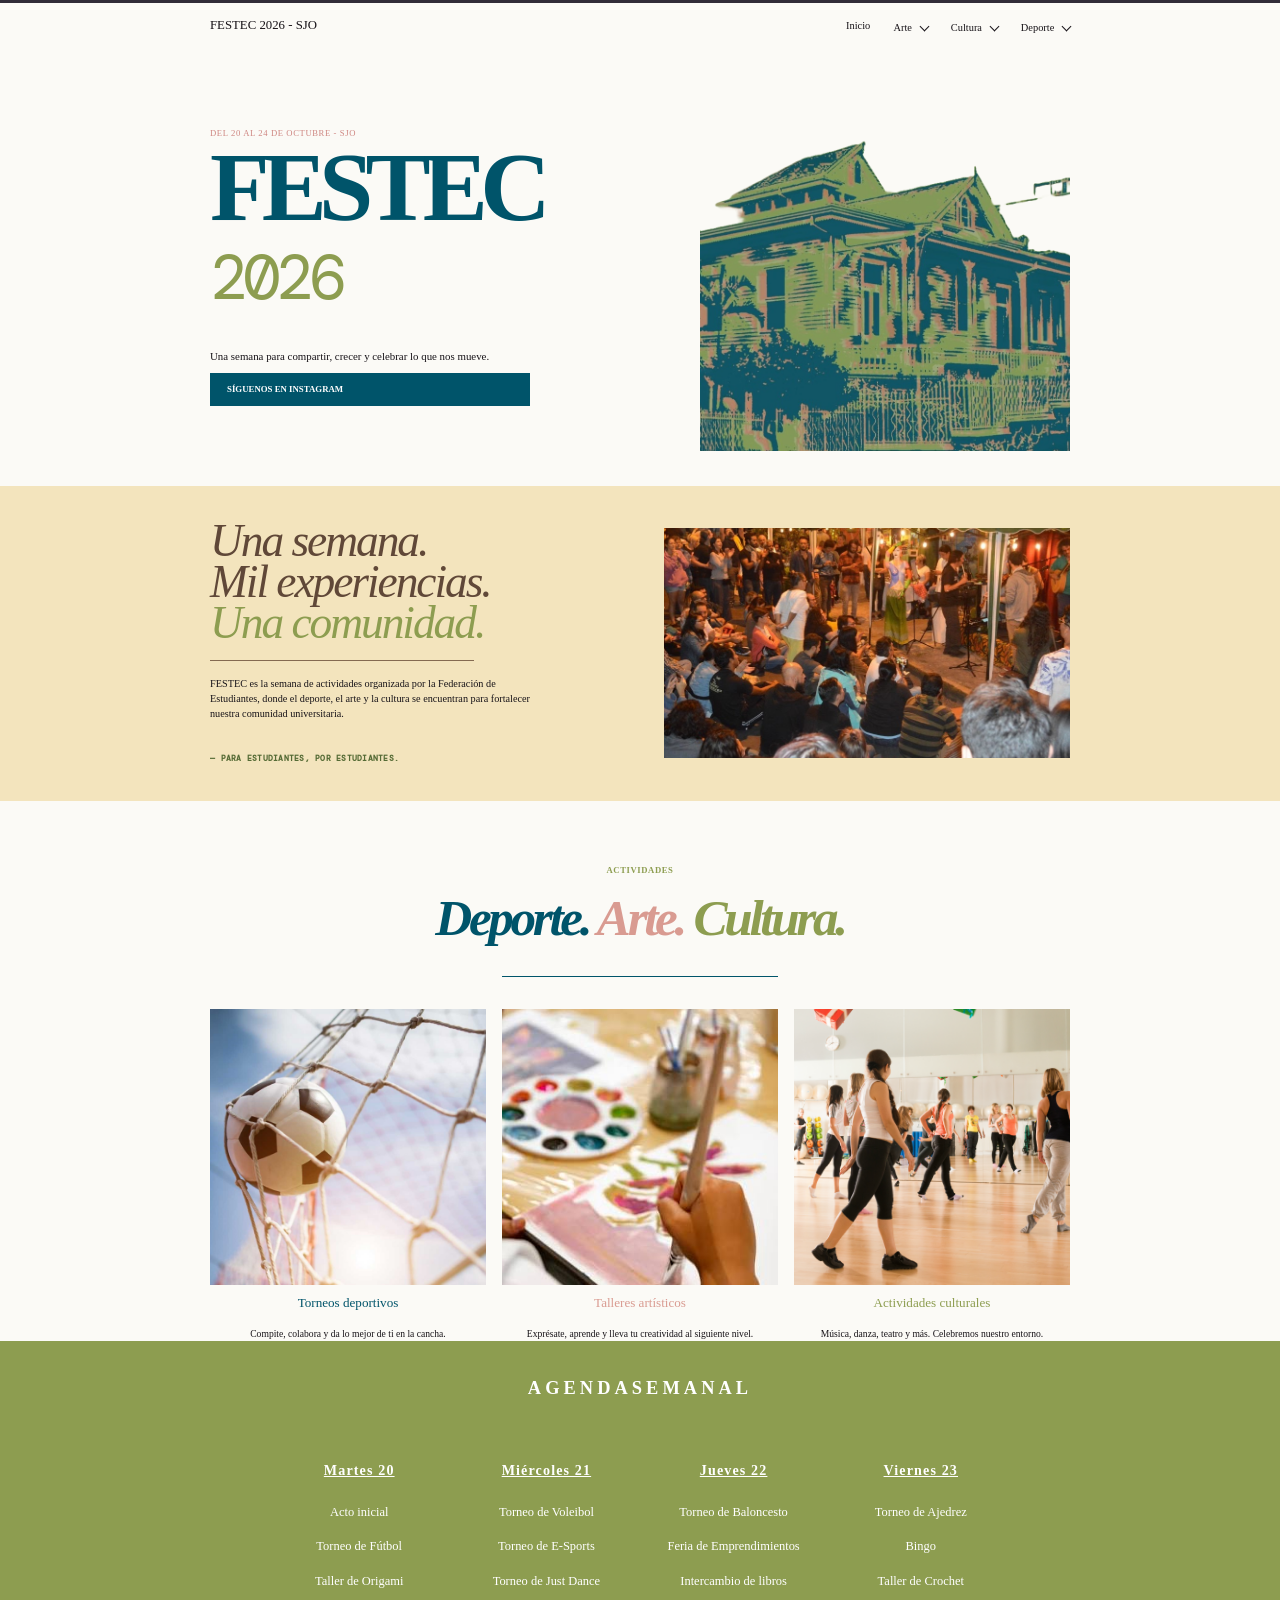
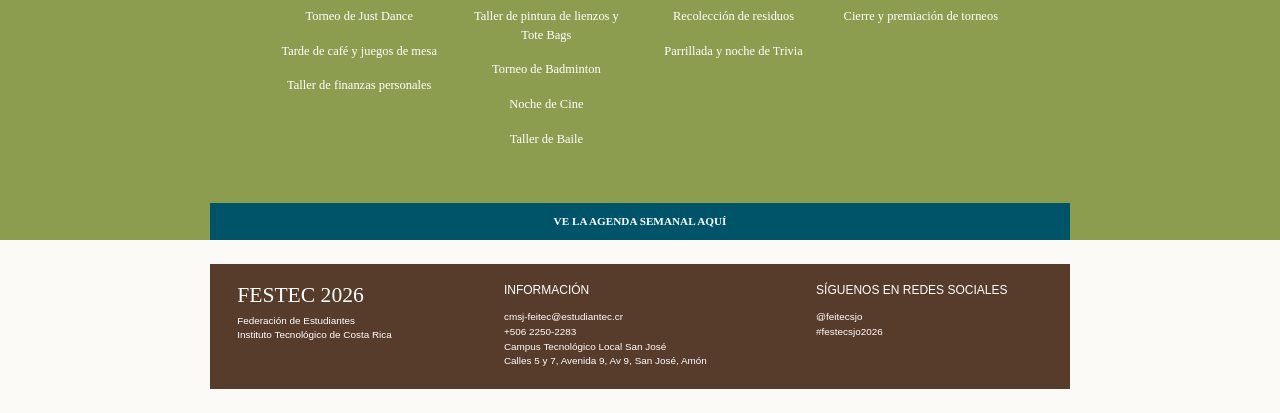
==== index.html @ 4c58eb86 "Crear agenda semanal independiente" ====
<!doctype html>
<html lang="es">
<head>
  <meta charset="utf-8">
  <meta name="viewport" content="width=device-width, initial-scale=1">
  <meta name="theme-color" content="#00546a">
  <meta name="description" content="FESTEC 2026 SJO — una semana de deporte, arte y cultura.">
  <title>FESTEC 2026 · SJO</title>
  <link rel="preconnect" href="https://fonts.googleapis.com">
  <link rel="preconnect" href="https://fonts.gstatic.com" crossorigin>
  <link href="https://fonts.googleapis.com/css2?family=DM+Mono:wght@400;500&family=Outfit:wght@400;500;600;700;800&display=swap" rel="stylesheet">
  <link rel="stylesheet" href="assets/css/styles.css?v=20261009-2">
  <link rel="stylesheet" href="assets/css/reference-layout.css?v=20261009-2">
  <link rel="stylesheet" href="assets/css/soft-intro.css?v=20261009-3">
  <link rel="stylesheet" href="assets/css/activity-grid.css?v=20261009-4">
  <link rel="stylesheet" href="assets/css/mobile-tracks.css?v=20261009-5">
  <link rel="stylesheet" href="assets/css/agenda-layout.css?v=20261009-6">
  <link rel="stylesheet" href="assets/css/footer-original.css?v=20261009-7">
  <link rel="stylesheet" href="assets/css/navigation-dropdowns.css?v=20261009-8">
  <link rel="stylesheet" href="assets/css/chevrons.css?v=20261009-9">
</head>
<body>
  <a class="skip" href="#contenido">Saltar al contenido</a>
  <header class="header">
    <div class="wrap header-inner">
    <a class="logo" href="#inicio" aria-label="FESTEC 2026, inicio">FESTEC 2026 - SJO</a>
    <button class="menu" aria-expanded="false" aria-controls="nav"><i></i><i></i><i></i><em>Menú</em></button>
    <nav id="nav" aria-label="Navegación principal"><a href="#inicio">Inicio</a><div class="nav-drop"><button aria-expanded="false">Arte <span>⌄</span></button><div class="drop-menu"><a href="actividad.html?id=origami">Taller de Origami</a><a href="actividad.html?id=baile">Taller de baile</a><a href="actividad.html?id=cine">Noche de cine</a><a href="actividad.html?id=crochet">Taller de Crochet</a><a href="actividad.html?id=pintura">Taller de pintura de lienzos</a></div></div><div class="nav-drop"><button aria-expanded="false">Cultura <span>⌄</span></button><div class="drop-menu"><a href="actividad.html?id=cafe-juegos">Tarde de café y juegos</a><a href="actividad.html?id=baile-teatro">Grupo de baile y teatro</a><a href="actividad.html?id=bingo">Bingo</a><a href="actividad.html?id=parrillada">Parrillada y Trivia</a><a href="actividad.html?id=feria">Feria de Emprendimientos</a></div></div><div class="nav-drop"><button aria-expanded="false">Deporte <span>⌄</span></button><div class="drop-menu"><a href="actividad.html?id=badminton">Badminton</a><a href="actividad.html?id=esports">E-Sports</a><a href="actividad.html?id=futbol">Fútbol</a><a href="actividad.html?id=ajedrez">Ajedrez</a><a href="actividad.html?id=voleibol">Voleibol</a><a href="actividad.html?id=basketball">Basketball</a></div></div></nav>
    </div>
  </header>
  <main id="contenido">
    <section class="hero" id="inicio">
      <div class="wrap hero-inner"><div class="hero-copy"><p class="kicker">DEL 20 AL 24 DE OCTUBRE - SJO</p><h1>FESTEC <i>2026</i></h1><p>Una semana para compartir, crecer y celebrar lo que nos mueve.</p><a class="btn instagram" href="https://www.instagram.com/feitecsjo" target="_blank" rel="noopener">SÍGUENOS EN INSTAGRAM</a></div><img class="hero-building" src="assets/images/festec-mark.png" alt="Edificio histórico del campus TEC San José"></div>
    </section>
    <section class="intro section"><div class="wrap intro-grid"><div><h2>Una semana.<br>Mil experiencias.<br><strong>Una comunidad.</strong></h2><span class="rule"></span><p>FESTEC es la semana de actividades organizada por la Federación de Estudiantes, donde el deporte, el arte y la cultura se encuentran para fortalecer nuestra comunidad universitaria.</p><p class="byline">— PARA ESTUDIANTES, POR ESTUDIANTES.</p></div><img src="assets/images/sport.jpg" alt="Comunidad reunida durante una actividad cultural"></div></section>
    <section class="tracks section"><div class="wrap"><p class="kicker">ACTIVIDADES</p><h2><span>Deporte.</span> <em>Arte.</em> <strong>Cultura.</strong></h2><span class="activity-rule"></span><div class="track-grid"><a href="actividad.html?id=futbol" class="track sport"><img src="assets/images/culture.png" alt="Balón en una red"><h3>Torneos deportivos</h3><p>Compite, colabora y da lo mejor de ti en la cancha.</p></a><a href="actividad.html?id=origami" class="track art"><img src="assets/images/art.png" alt="Materiales de pintura"><h3>Talleres artísticos</h3><p>Exprésate, aprende y lleva tu creatividad al siguiente nivel.</p></a><a href="actividad.html?id=baile-teatro" class="track culture"><img src="assets/images/community.png" alt="Grupo de baile"><h3>Actividades culturales</h3><p>Música, danza, teatro y más. Celebremos nuestro entorno.</p></a></div></div></section>
    <section class="agenda section" id="agenda"><div class="wrap"><div class="agenda-title"><div><p class="kicker">20 — 24 OCT · SJO</p><h2>AGENDA<br>SEMANAL</h2></div></div><div id="agenda-list"></div><a class="btn agenda-link" href="https://sites.google.com/view/festec-sjo2026-agenda-semanal/agenda-semanal-festec" target="_blank" rel="noopener">VE LA AGENDA SEMANAL AQUÍ</a></div></section>
  </main>
  <footer class="site-footer"><div class="wrap footer-original"><section><h2>FESTEC 2026</h2><p>Federación de Estudiantes<br>Instituto Tecnológico de Costa Rica</p></section><section><h3>INFORMACIÓN</h3><p>cmsj-feitec@estudiantec.cr<br>+506 2250-2283<br>Campus Tecnológico Local San José<br>Calles 5 y 7, Avenida 9, Av 9, San José, Amón</p></section><section><h3>SÍGUENOS EN REDES SOCIALES</h3><p><a href="https://www.instagram.com/feitecsjo" target="_blank" rel="noopener">@feitecsjo</a><br>#festecsjo2026</p></section></div></footer>
  <script src="assets/js/data.js?v=20261009-2"></script><script src="assets/js/main.js?v=20261009-2"></script><script src="assets/js/reference-scroll.js?v=20261009-2"></script><script src="assets/js/navigation-dropdowns.js?v=20261009-8"></script><script src="assets/js/agenda-local.js?v=20261009-12"></script>
</body>
</html>
---- assets/css/styles.css ----
:root{--ink:#171318;--purple:#4a2a6e;--violet:#7852a4;--cream:#f8f1e7;--lime:#d6f06a;--pink:#f29eb5;--line:rgba(23,19,24,.18)}*{box-sizing:border-box}html{scroll-behavior:smooth}body{margin:0;background:var(--cream);color:var(--ink);font-family:Outfit,Arial,sans-serif}.wrap{width:min(1160px,calc(100% - 48px));margin:auto}.skip{position:absolute;left:-10000px}.skip:focus{left:1rem;top:1rem;z-index:99;background:#fff;padding:.7rem}.header{height:82px;display:flex;align-items:center;justify-content:space-between;gap:2rem}.logo{color:inherit;text-decoration:none;font-size:1.35rem;font-weight:800;letter-spacing:-.09em;white-space:nowrap}.logo b{color:var(--purple)}.logo span{font-family:'DM Mono';font-size:.68em;vertical-align:top;margin-left:2px;color:var(--purple)}nav{display:flex;gap:1.7rem}nav a,.back{color:inherit;text-decoration:none;font-size:.9rem;font-weight:600}nav a:hover,.back:hover{color:var(--purple)}.menu{display:none;border:0;background:none;padding:.4rem;cursor:pointer}.menu i{display:block;width:22px;border-top:2px solid;margin:5px}.menu em{font:500 .65rem 'DM Mono';font-style:normal}.hero{position:relative;overflow:hidden;min-height:610px;background:var(--purple);color:#fff;isolation:isolate}.hero:after{content:'';position:absolute;inset:0;z-index:-1;opacity:.36;background:radial-gradient(circle at 72% 40%,#f29eb5 0 12%,transparent 12.2%),radial-gradient(circle at 72% 40%,transparent 0 22%,#d6f06a 22.2% 23%,transparent 23.2%),linear-gradient(120deg,transparent 58%,rgba(255,255,255,.12) 58% 58.4%,transparent 58.4%)}.hero-inner{padding:8.5rem 0 6rem}.kicker{font:500 .74rem 'DM Mono';letter-spacing:.11em;text-transform:uppercase;margin:0 0 1rem}.purple{color:var(--purple)}.lilac{color:#d9c6ff}.hero h1{margin:0;display:grid;width:max-content;font-size:clamp(5.4rem,14vw,10rem);font-weight:800;line-height:.68;letter-spacing:-.11em}.hero h1 span{padding-left:.16em}.hero h1 i{justify-self:end;font:500 .21em 'DM Mono';letter-spacing:.06em;margin-top:.6rem}.hero-inner>p:not(.kicker){font-size:clamp(1.15rem,2vw,1.5rem);line-height:1.35;margin:3rem 0 2rem}.actions{display:flex;flex-wrap:wrap;gap:.7rem}.btn{display:inline-flex;align-items:center;gap:.75rem;padding:.85rem 1.12rem;border:1px solid currentColor;text-decoration:none;font-weight:700;font-size:.85rem;transition:transform .2s}.btn:hover{transform:translateY(-2px)}.cream{background:var(--cream);color:var(--purple);border-color:var(--cream)}.outline{color:#fff}.dark{background:var(--ink);color:#fff;border-color:var(--ink)}.circle{position:absolute;border-radius:50%;border:1px solid rgba(255,255,255,.6);z-index:-1}.c1{width:600px;height:600px;left:51%;top:35px}.c2{width:420px;height:420px;left:61%;top:120px}.side-label{position:absolute;right:28px;bottom:38px;writing-mode:vertical-rl;font:500 .65rem 'DM Mono';letter-spacing:.12em}.section{padding:7rem 0}.intro-grid{display:grid;grid-template-columns:1.1fr .9fr;gap:7rem}.intro h2,.tracks h2,.category h2,.agenda h2,.detail-content h2{margin:0;font-size:clamp(2.6rem,5vw,4.6rem);line-height:.96;letter-spacing:-.065em}.intro h2 strong{color:var(--purple)}.intro-grid>div>p{font-size:1.14rem;line-height:1.58;margin:0}.byline{margin-top:3rem!important;color:var(--purple);font:500 .86rem 'DM Mono';letter-spacing:.06em;text-transform:uppercase}.tracks{background:#1b1720;color:#fff}.tracks h2{margin-bottom:3rem}.track-grid{display:grid;grid-template-columns:repeat(3,1fr);gap:1px;background:rgba(255,255,255,.17)}.track{min-height:325px;padding:1.4rem 1.6rem 1.5rem;color:inherit;text-decoration:none;display:flex;flex-direction:column;background:#1b1720;transition:background .25s,color .25s}.track:hover{background:var(--lime);color:var(--ink)}.track small{font:500 .7rem 'DM Mono'}.track>span{font-size:4rem;line-height:1;margin:1rem 0 auto}.track h3{font-size:1.7rem;margin:0 0 .7rem}.track p{line-height:1.4;margin:0 0 1.2rem}.track b{font-size:.83rem}.category-head{display:flex;justify-content:space-between;align-items:end;margin-bottom:2.6rem}.category-head h2{color:var(--purple)}.category-head>p{font-size:1.1rem;line-height:1.35;margin:0}.cards{display:grid;grid-template-columns:repeat(3,1fr);gap:1rem}.card{position:relative;min-height:355px;overflow:hidden;color:#fff;text-decoration:none;padding:1.3rem;display:flex;flex-direction:column;isolation:isolate}.card img,.card .shade{position:absolute;inset:0;width:100%;height:100%;object-fit:cover;z-index:-2}.card .shade{z-index:-1;background:linear-gradient(180deg,rgba(14,10,13,.14),rgba(14,10,13,.88))}.card small{font:500 .65rem 'DM Mono';letter-spacing:.07em;text-transform:uppercase}.symbol{font-size:3.1rem;line-height:1;margin:auto 0 1rem}.card h3{font-size:1.45rem;line-height:1.02;margin:0 0 .65rem;letter-spacing:-.04em}.card p{font-size:.9rem;line-height:1.35;margin:0;max-width:95%}.more{font-size:.75rem;margin-top:1.2rem;opacity:0;transform:translateY(8px);transition:.2s}.card:hover .more{opacity:1;transform:none}.black{background:#1b1720;color:#fff}.black .category-head h2{color:var(--lime)}.agenda{background:#f1b7c8}.agenda-title{display:flex;justify-content:space-between;align-items:end;margin-bottom:3rem}.agenda-day{display:grid;grid-template-columns:235px 1fr;border-top:1px solid var(--ink);padding:1.4rem 0}.agenda-day>div{display:grid;grid-template-columns:48px 1fr;grid-template-rows:auto auto;column-gap:.5rem}.agenda-day span{grid-row:span 2;font:500 1rem 'DM Mono'}.agenda-day h3{margin:0;font-size:1.35rem}.agenda-day small{font:500 .7rem 'DM Mono'}.agenda-day ul{list-style:none;margin:0;padding:0;display:grid;grid-template-columns:repeat(2,minmax(0,1fr));gap:.4rem 1rem}.agenda-day li:before{content:'✦';font-size:.65rem;margin-right:.55rem}.notice{border-top:1px solid var(--ink);padding-top:1.1rem;font-size:.85rem}.notice a{color:inherit}.footer{padding:3rem 0;display:flex;align-items:center;justify-content:space-between;gap:1rem}.footer p{margin:0;text-align:center;font-size:.82rem;line-height:1.4}.footer>a:last-child{font-size:.85rem;color:inherit}.detail-hero{min-height:540px;padding:7.5rem 0 4rem;color:#fff;position:relative;isolation:isolate;overflow:hidden}.detail-hero:before{content:'';position:absolute;inset:0;background:linear-gradient(90deg,rgba(31,12,42,.94),rgba(31,12,42,.42)),var(--image) center/cover;z-index:-1}.detail-hero.cultura:before{background:linear-gradient(90deg,rgba(18,15,20,.93),rgba(18,15,20,.4)),var(--image) center/cover}.detail-hero.deporte:before{background:linear-gradient(90deg,rgba(20,24,30,.92),rgba(20,24,30,.35)),var(--image) center/cover}.big-symbol{display:block;font-size:4.5rem;line-height:1;margin:1rem 0}.detail-hero h1{font-size:clamp(3rem,7vw,6.4rem);letter-spacing:-.08em;line-height:.92;margin:.3rem 0 1rem;max-width:800px}.detail-hero>div>p:not(.kicker){font-size:1.2rem;line-height:1.45;max-width:600px}.facts{display:flex;flex-wrap:wrap;gap:3.5rem;margin-top:2.5rem}.facts small{display:block;font:500 .66rem 'DM Mono';letter-spacing:.08em;margin-bottom:.35rem}.facts b{font-size:.9rem}.detail-grid{display:grid;grid-template-columns:1.1fr .9fr;gap:8rem}.detail-grid>div>p:not(.kicker){font-size:1.14rem;line-height:1.55;max-width:520px}.detail-grid .btn{margin-top:1rem}.detail-grid aside>a{display:flex;align-items:center;gap:.8rem;color:inherit;text-decoration:none;padding:1rem 0;border-bottom:1px solid var(--line)}.detail-grid aside span{font-size:1.5rem;color:var(--purple)}.detail-grid aside i{font-style:normal;margin-left:auto}@media(max-width:760px){.wrap{width:min(100% - 32px,1160px)}.header{height:68px;position:relative}.menu{display:block}nav{display:none;position:absolute;z-index:10;top:65px;left:0;width:100%;padding:1rem;background:var(--cream);box-shadow:0 8px 18px rgba(0,0,0,.1);flex-direction:column;gap:1rem}nav.open{display:flex}.hero{min-height:560px}.hero-inner{padding:6.5rem 0 4rem}.side-label{right:12px}.c1{left:32%;width:430px;height:430px}.c2{left:44%;width:300px;height:300px}.section{padding:4.5rem 0}.intro-grid,.detail-grid{grid-template-columns:1fr;gap:2rem}.track-grid,.cards{grid-template-columns:1fr}.track{min-height:265px}.category-head,.agenda-title{align-items:start;flex-direction:column;gap:1.1rem}.cards{gap:.8rem}.card{min-height:300px}.agenda-day{grid-template-columns:1fr;gap:1rem}.agenda-day ul{grid-template-columns:1fr}.footer{align-items:flex-start;flex-direction:column}.footer p{text-align:left}.facts{gap:1.5rem}.detail-hero{min-height:500px;padding:5rem 0 3rem}}
---- assets/css/reference-layout.css ----
:root{--teal:#00546a;--olive:#8d9d50;--sand:#f3e4bd;--pink:#d99b91;--cream:#fbfaf6;--purple:var(--teal)}
body{background:var(--cream);font-family:Georgia,'Times New Roman',serif}.wrap{width:min(860px,calc(100% - 48px))}.header{height:48px;position:sticky;top:0;z-index:20;border-top:3px solid #312c38;background:rgba(251,250,246,.97);transition:background .25s,box-shadow .25s}.header.scrolled{background:var(--pink);box-shadow:0 2px 6px #0002}.header-inner{height:100%;display:flex;align-items:center;justify-content:space-between}.logo{font-size:.8rem;font-weight:400;letter-spacing:0}.header nav{gap:1.45rem}.header nav a{font-size:.65rem;font-weight:400}.hero{min-height:0;background:var(--cream);color:var(--ink);isolation:auto}.hero:after{display:none}.hero-inner{min-height:405px;display:grid;grid-template-columns:1fr 1fr;align-items:center;gap:3rem;padding:2.2rem 0}.hero-copy{max-width:320px}.kicker{font:.54rem Georgia,serif;letter-spacing:.07em;margin:0 0 1.1rem;color:#ce8580}.hero h1{display:block;width:auto;color:var(--teal);font-size:clamp(3.7rem,7.8vw,6.1rem);font-weight:700;line-height:.64;letter-spacing:-.08em}.hero h1 i{display:block;color:var(--olive);font-size:.65em;font-style:normal;font-weight:400;letter-spacing:-.08em;margin-top:.28em}.hero-copy>p:not(.kicker){font-size:.68rem;line-height:1.35;margin:1.9rem 0 .55rem}.btn{padding:.65rem 1rem;font-size:.65rem}.instagram{width:100%;background:var(--teal);border-color:var(--teal);color:#fff;font-size:.55rem}.hero-building{width:100%;max-width:370px;justify-self:end;object-fit:contain}.section{padding:5rem 0}.intro{background:var(--sand);padding:2.2rem 0}.intro-grid{grid-template-columns:1fr 1fr;gap:3rem;align-items:center}.intro h2{font-size:clamp(2rem,4vw,3.35rem);line-height:.78;letter-spacing:-.055em;font-style:italic}.intro h2 strong{color:var(--olive)}.rule{display:block;width:65%;border-top:1px solid #665b45;margin:1rem 0}.intro-grid>div>p{font-size:.64rem;line-height:1.45;max-width:330px}.intro-grid img{width:100%;height:230px;object-fit:cover}.byline{margin-top:2rem!important;color:#485421;font-size:.53rem!important;font-weight:bold;letter-spacing:.03em}
.tracks{background:var(--cream);color:var(--ink);padding:4rem 0 0;text-align:center}.tracks .kicker{color:var(--olive);font-weight:bold}.tracks h2{margin:0;color:var(--teal);font-size:clamp(2rem,4vw,3.35rem);font-style:italic;line-height:1}.tracks h2 em{color:var(--pink)}.tracks h2 strong{color:var(--olive)}.activity-rule{display:block;width:32%;margin:2rem auto;border-top:1px solid var(--teal)}.track-grid{display:grid;grid-template-columns:repeat(3,1fr);gap:1rem;background:none}.track{min-height:0;padding:0;color:var(--ink);background:none;text-align:center;display:block}.track:hover{background:none;color:var(--ink)}.track small,.track>span,.track b{display:none}.track img{width:100%;aspect-ratio:1/1;object-fit:cover;display:block}.track h3{font-size:.82rem;font-weight:400;line-height:1.25;margin:.65rem 0 1rem}.track.sport h3{color:var(--teal)}.track.art h3{color:var(--pink)}.track.culture h3{color:var(--olive)}.track p{font-size:.6rem;line-height:1.4;margin:0}.agenda{background:var(--olive);color:#fff;padding:2.4rem 0}.agenda .agenda-title{display:block;margin:0;text-align:center}.agenda .kicker{color:#fff;font-weight:bold}.agenda h2{font-size:.75rem;letter-spacing:.18em;font-style:normal}.agenda-day{grid-template-columns:repeat(4,1fr);border:0;padding:1.3rem 0;gap:1rem;text-align:center}.agenda-day>div{display:block}.agenda-day span{display:none}.agenda-day h3{font-size:.58rem;letter-spacing:.08em}.agenda-day small{display:none}.agenda-day ul{display:block;font-size:.54rem;line-height:1.55}.agenda-day li:before{display:none}.agenda-link{background:var(--teal);border-color:var(--teal);color:#fff;width:100%;font-size:.56rem}.notice{display:none}
@media(max-width:760px){.wrap{width:min(100% - 32px,860px)}.header{height:54px}.header-inner{position:relative}.menu{display:block}.header nav{display:none;position:absolute;top:51px;left:0;width:100%;padding:1rem;background:var(--cream);box-shadow:0 8px 18px #0002;flex-direction:column;gap:1rem}.header nav.open{display:flex}.hero-inner{grid-template-columns:1fr;gap:1.5rem;padding:3rem 0 2.2rem}.hero-copy{max-width:none}.hero-building{justify-self:center;max-width:340px}.intro{padding:3rem 0}.intro-grid{grid-template-columns:1fr;gap:2rem}.intro-grid img{height:220px}.track-grid{grid-template-columns:1fr}.track{display:grid;grid-template-columns:130px 1fr;text-align:left;column-gap:1rem}.track img{grid-row:span 2}.track h3{align-self:end;margin:0}.track p{align-self:start}.agenda-day{grid-template-columns:1fr 1fr}.agenda-day ul{font-size:.65rem}}
---- assets/css/soft-intro.css ----
:root{--brown:#604838}
.intro h2{color:var(--brown);font-family:Georgia,'Times New Roman',serif;font-size:clamp(1.9rem,3.55vw,2.85rem);font-weight:400;line-height:.9;letter-spacing:-.045em;font-style:italic}
.intro h2 strong{color:var(--olive);font-weight:400}
.intro .rule{border-color:#846a51}
.intro .byline{color:#556b35}
---- assets/css/activity-grid.css ----
.category{padding:3.2rem 0}
.category-head{align-items:start;margin-bottom:1rem}
.category-head .kicker{font-size:.48rem;margin-bottom:.45rem}
.category-head h2{font-size:clamp(1.6rem,3.1vw,2.4rem);line-height:.9;color:var(--teal);font-style:normal}
.category-head>p{font-size:.56rem;line-height:1.25;text-align:center;max-width:135px}
.cards{grid-template-columns:repeat(3,minmax(0,1fr));gap:.45rem;max-width:530px}
.card{min-height:150px;padding:.5rem}
.card small{font-size:.42rem}.symbol{font-size:1.35rem;margin:auto 0 .35rem}.card h3{font-size:.58rem;line-height:1.05;margin:0 0 .35rem}.card p{font-size:.45rem;line-height:1.2}.more{display:none}
.black .category-head h2{color:#b6d35d}
@media(max-width:520px){.category{padding:2.2rem 0}.cards{max-width:100%;gap:.3rem}.card{min-height:112px;padding:.35rem}.symbol{font-size:1rem}.card h3{font-size:.49rem}.card p{font-size:.38rem}.category-head>p{font-size:.48rem}}
---- assets/css/mobile-tracks.css ----
@media(max-width:760px){
  .track-grid{grid-template-columns:1fr;gap:2.5rem}
  .track{display:block;text-align:center}
  .track img{width:min(100%,340px);aspect-ratio:1/1;margin:0 auto 1rem}
  .track h3{margin:.2rem 0 1.3rem;font-size:1.15rem}
  .track p{font-size:.85rem;max-width:340px;margin:0 auto}
}
---- assets/css/agenda-layout.css ----
.agenda{padding:2.4rem 0 0}
.agenda .agenda-title .kicker{display:none}
.agenda .agenda-title h2{font-family:Georgia,'Times New Roman',serif;font-size:1.15rem;letter-spacing:.22em;line-height:1;font-style:normal}
.agenda .agenda-title h2 br{display:none}
#agenda-list{display:grid;grid-template-columns:repeat(4,minmax(0,1fr));gap:1.8rem;margin:4rem auto 2.4rem;max-width:720px}
.agenda-day{display:block;padding:0;border:0;text-align:center}
.agenda-day>div{display:block}.agenda-day span,.agenda-day small{display:none}
.agenda-day h3{font-family:Georgia,'Times New Roman',serif;font-size:.88rem;text-decoration:underline;margin:0 0 1.5rem}
.agenda-day ul{display:block;font-family:Georgia,'Times New Roman',serif;font-size:.78rem;line-height:1.5}
.agenda-day li{margin:0 0 1rem}.agenda-day li:before{display:none}
.agenda-link{display:flex;width:min(860px,100%);margin:auto;padding:.72rem;justify-content:center;background:var(--teal);border-color:var(--teal);color:#fff;font-family:Georgia,'Times New Roman',serif;font-size:.7rem}
@media(max-width:760px){#agenda-list{grid-template-columns:repeat(2,minmax(0,1fr));gap:2.2rem 1rem;margin:2.7rem 0 2rem}.agenda-day h3{font-size:.75rem;margin-bottom:.9rem}.agenda-day ul{font-size:.67rem}.agenda-day li{margin-bottom:.6rem}}
---- assets/css/footer-original.css ----
.site-footer{padding:1.5rem 0;background:var(--cream)}
.footer-original{display:grid;grid-template-columns:1fr 1.2fr 1fr;gap:2.5rem;background:#573b2b;color:#fff;padding:1.2rem 1.7rem;align-items:start}
.footer-original h2{font-size:1.35rem;font-weight:400;margin:0 0 .35rem}.footer-original h3{font-family:Arial,sans-serif;font-size:.75rem;font-weight:400;margin:0 0 .8rem}.footer-original p{font-family:Arial,sans-serif;font-size:.62rem;line-height:1.5;margin:0}.footer-original a{color:#fff;text-decoration:none}
@media(max-width:760px){.site-footer{padding:1rem 0}.footer-original{grid-template-columns:1fr;gap:1.2rem;padding:1.2rem}.footer-original h3{margin-bottom:.35rem}}
---- assets/css/navigation-dropdowns.css ----
.header nav{align-items:center}.nav-drop{position:relative}.nav-drop button{border:0;background:transparent;color:inherit;font:inherit;font-size:.65rem;padding:0;cursor:pointer}.nav-drop button span{font-family:Arial,sans-serif;font-size:1rem;line-height:0;margin-left:.15rem}.drop-menu{display:none;position:absolute;top:calc(100% + 13px);left:-1.35rem;min-width:235px;padding:.6rem 0;background:var(--pink);box-shadow:0 3px 8px #0003}.nav-drop.open .drop-menu{display:block}.drop-menu a{display:block;padding:.55rem 1.35rem;color:#1f1717;text-decoration:none;font-size:.78rem;white-space:nowrap}.drop-menu a:hover,.drop-menu a:focus{background:#ffffff44;outline:0}
@media(max-width:760px){.header nav{align-items:stretch}.nav-drop button{font-size:.95rem;width:100%;text-align:left}.drop-menu{position:static;box-shadow:none;width:100%;margin-top:.35rem}.drop-menu a{font-size:.85rem;padding:.6rem 1rem}}
---- assets/css/chevrons.css ----
.nav-drop button span{display:inline-block;width:7px;height:7px;margin:0 0 3px .38rem;border-right:1.5px solid currentColor;border-bottom:1.5px solid currentColor;transform:rotate(45deg);font-size:0;vertical-align:middle}
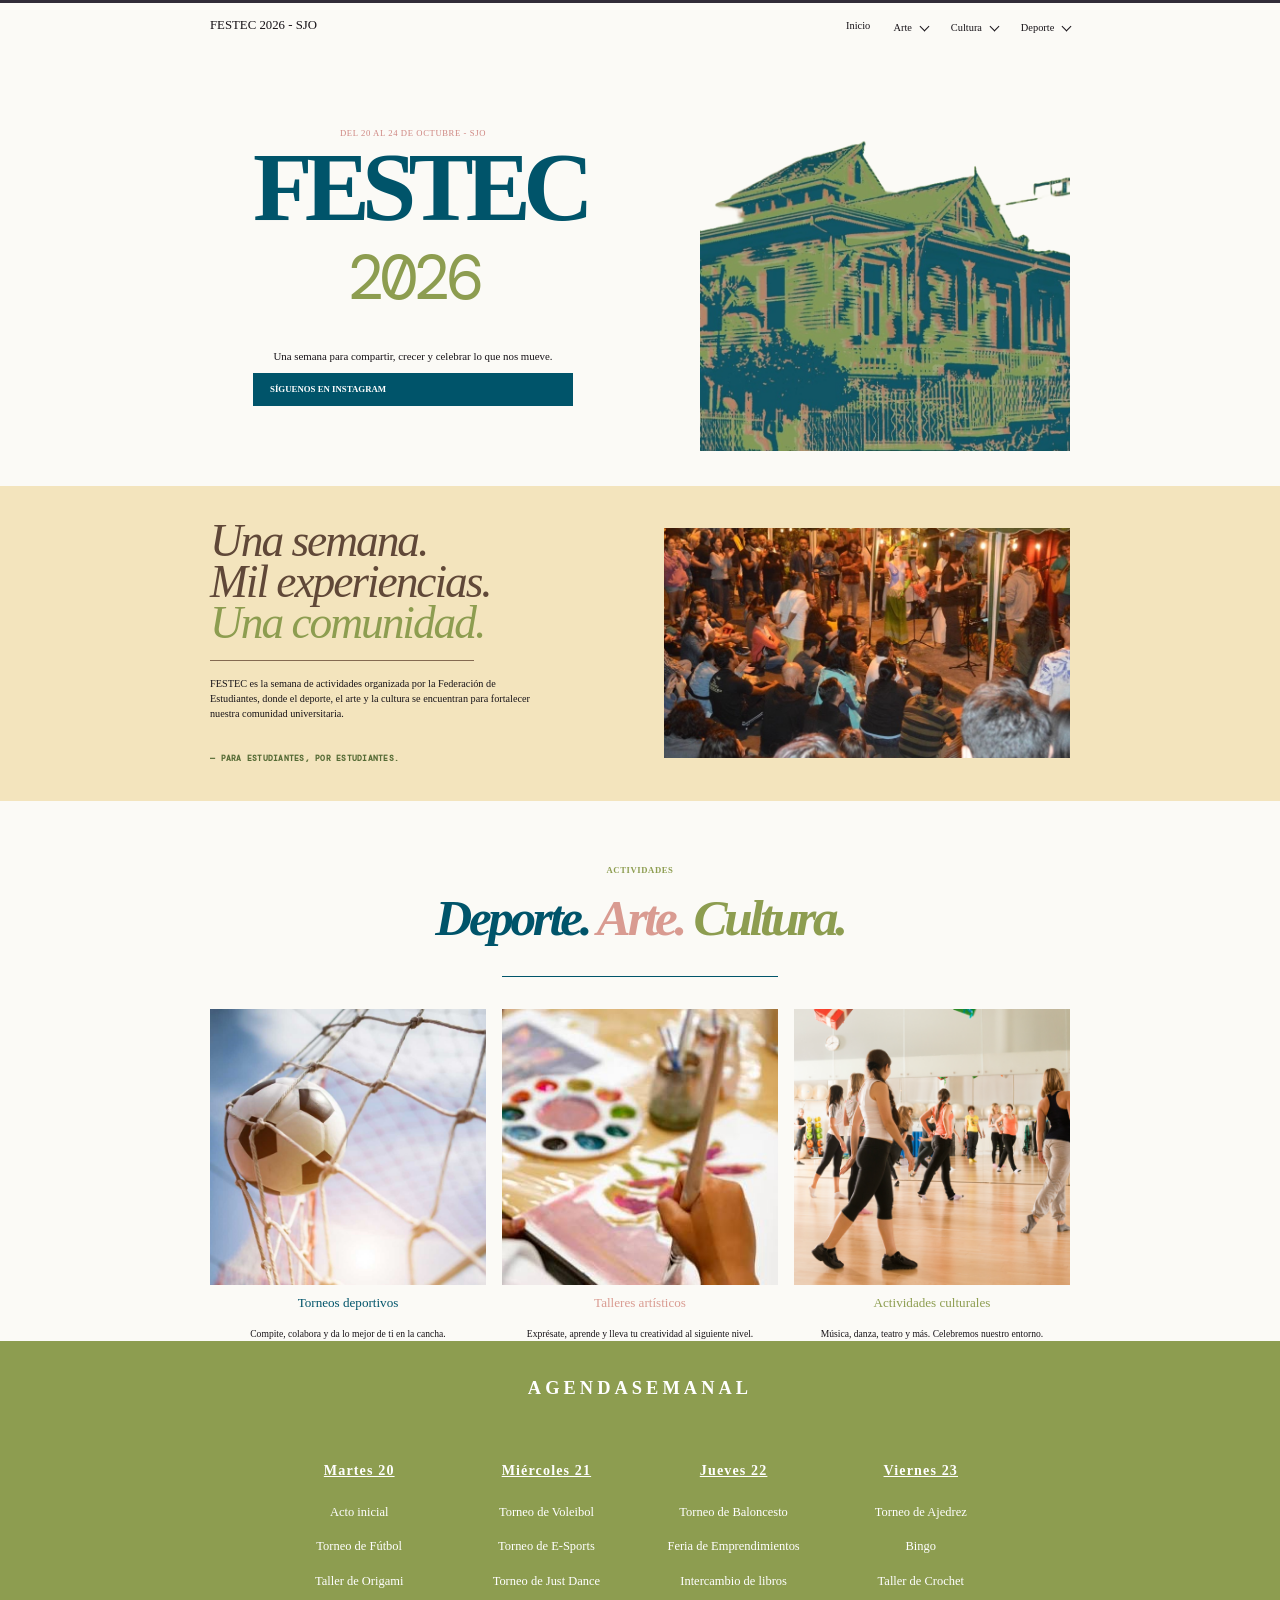
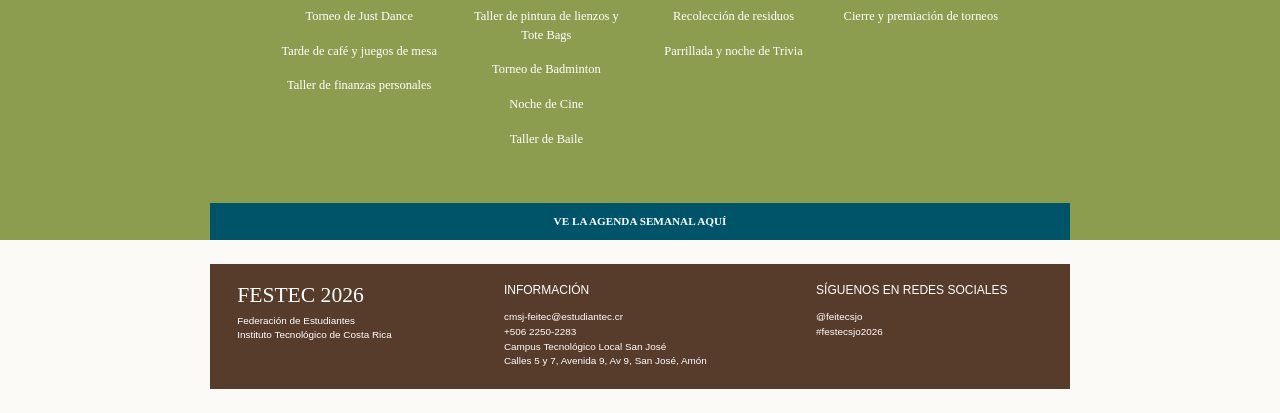
==== commit e6c65ccb: "Centrar mensaje e Instagram en Inicio" ====
--- a/index.html
+++ b/index.html
@@ -18,6 +18,7 @@
   <link rel="stylesheet" href="assets/css/footer-original.css?v=20261009-7">
   <link rel="stylesheet" href="assets/css/navigation-dropdowns.css?v=20261009-8">
   <link rel="stylesheet" href="assets/css/chevrons.css?v=20261009-9">
+  <link rel="stylesheet" href="assets/css/hero-align.css?v=20261009-13">
 </head>
 <body>
   <a class="skip" href="#contenido">Saltar al contenido</a>
--- a/assets/css/hero-align.css
+++ b/assets/css/hero-align.css
@@ -0,0 +1,3 @@
+.hero-copy{justify-self:center;text-align:center}
+.hero-copy .instagram{margin-inline:auto}
+@media(max-width:760px){.hero-copy{justify-self:stretch}}
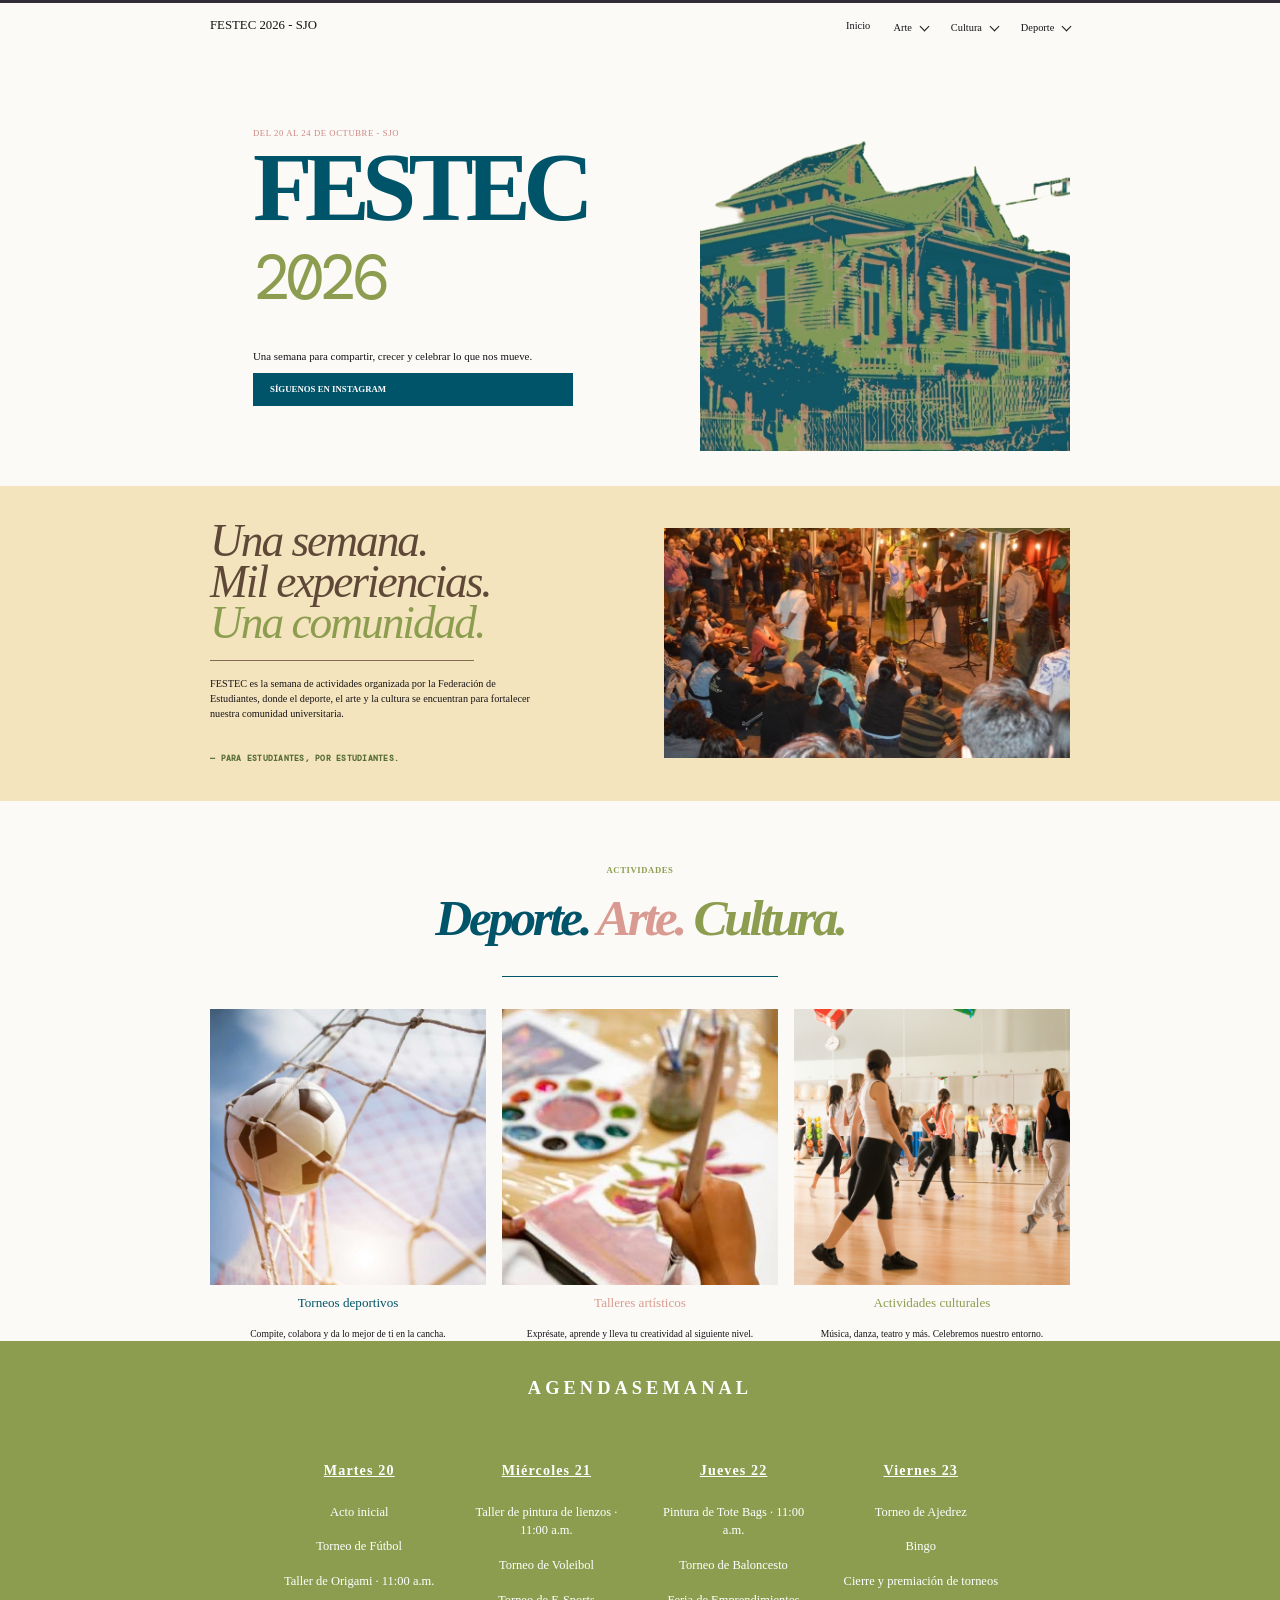
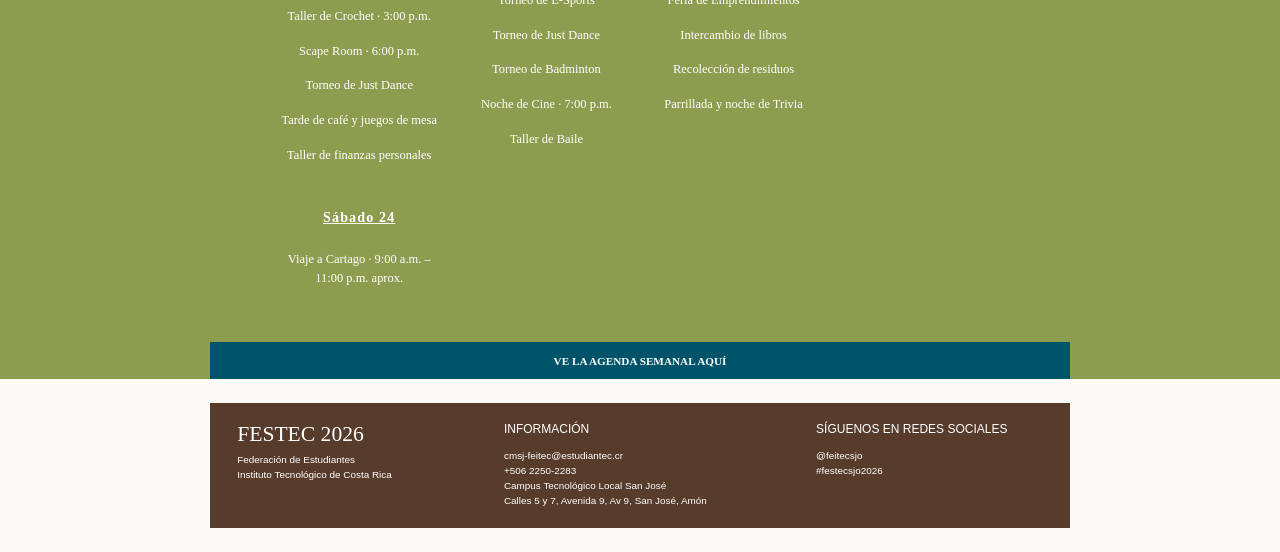
==== commit 4a96d724: "Actualizar agenda y eventos de cultura" ====
--- a/index.html
+++ b/index.html
@@ -26,7 +26,7 @@
     <div class="wrap header-inner">
     <a class="logo" href="#inicio" aria-label="FESTEC 2026, inicio">FESTEC 2026 - SJO</a>
     <button class="menu" aria-expanded="false" aria-controls="nav"><i></i><i></i><i></i><em>Menú</em></button>
-    <nav id="nav" aria-label="Navegación principal"><a href="#inicio">Inicio</a><div class="nav-drop"><button aria-expanded="false">Arte <span>⌄</span></button><div class="drop-menu"><a href="actividad.html?id=origami">Taller de Origami</a><a href="actividad.html?id=baile">Taller de baile</a><a href="actividad.html?id=cine">Noche de cine</a><a href="actividad.html?id=crochet">Taller de Crochet</a><a href="actividad.html?id=pintura">Taller de pintura de lienzos</a></div></div><div class="nav-drop"><button aria-expanded="false">Cultura <span>⌄</span></button><div class="drop-menu"><a href="actividad.html?id=cafe-juegos">Tarde de café y juegos</a><a href="actividad.html?id=baile-teatro">Grupo de baile y teatro</a><a href="actividad.html?id=bingo">Bingo</a><a href="actividad.html?id=parrillada">Parrillada y Trivia</a><a href="actividad.html?id=feria">Feria de Emprendimientos</a></div></div><div class="nav-drop"><button aria-expanded="false">Deporte <span>⌄</span></button><div class="drop-menu"><a href="actividad.html?id=badminton">Badminton</a><a href="actividad.html?id=esports">E-Sports</a><a href="actividad.html?id=futbol">Fútbol</a><a href="actividad.html?id=ajedrez">Ajedrez</a><a href="actividad.html?id=voleibol">Voleibol</a><a href="actividad.html?id=basketball">Basketball</a></div></div></nav>
+    <nav id="nav" aria-label="Navegación principal"><a href="#inicio">Inicio</a><div class="nav-drop"><button aria-expanded="false">Arte <span>⌄</span></button><div class="drop-menu"><a href="actividad.html?id=origami">Taller de Origami</a><a href="actividad.html?id=baile">Taller de baile</a><a href="actividad.html?id=cine">Noche de cine</a><a href="actividad.html?id=crochet">Taller de Crochet</a><a href="actividad.html?id=pintura">Taller de pintura de lienzos</a></div></div><div class="nav-drop"><button aria-expanded="false">Cultura <span>⌄</span></button><div class="drop-menu"><a href="actividad.html?id=cafe-juegos">Tarde de café y juegos</a><a href="actividad.html?id=baile-teatro">Grupo de baile y teatro</a><a href="actividad.html?id=bingo">Bingo</a><a href="actividad.html?id=parrillada">Parrillada y Trivia</a><a href="actividad.html?id=feria">Feria de Emprendimientos</a><a href="actividad.html?id=scape-room">Scape Room</a><a href="actividad.html?id=cartago">Viaje a Cartago</a></div></div><div class="nav-drop"><button aria-expanded="false">Deporte <span>⌄</span></button><div class="drop-menu"><a href="actividad.html?id=badminton">Badminton</a><a href="actividad.html?id=esports">E-Sports</a><a href="actividad.html?id=futbol">Fútbol</a><a href="actividad.html?id=ajedrez">Ajedrez</a><a href="actividad.html?id=voleibol">Voleibol</a><a href="actividad.html?id=basketball">Basketball</a></div></div></nav>
     </div>
   </header>
   <main id="contenido">
--- a/assets/css/hero-align.css
+++ b/assets/css/hero-align.css
@@ -1,3 +1,3 @@
-.hero-copy{justify-self:center;text-align:center}
+.hero-copy{justify-self:center;text-align:left}
 .hero-copy .instagram{margin-inline:auto}
 @media(max-width:760px){.hero-copy{justify-self:stretch}}
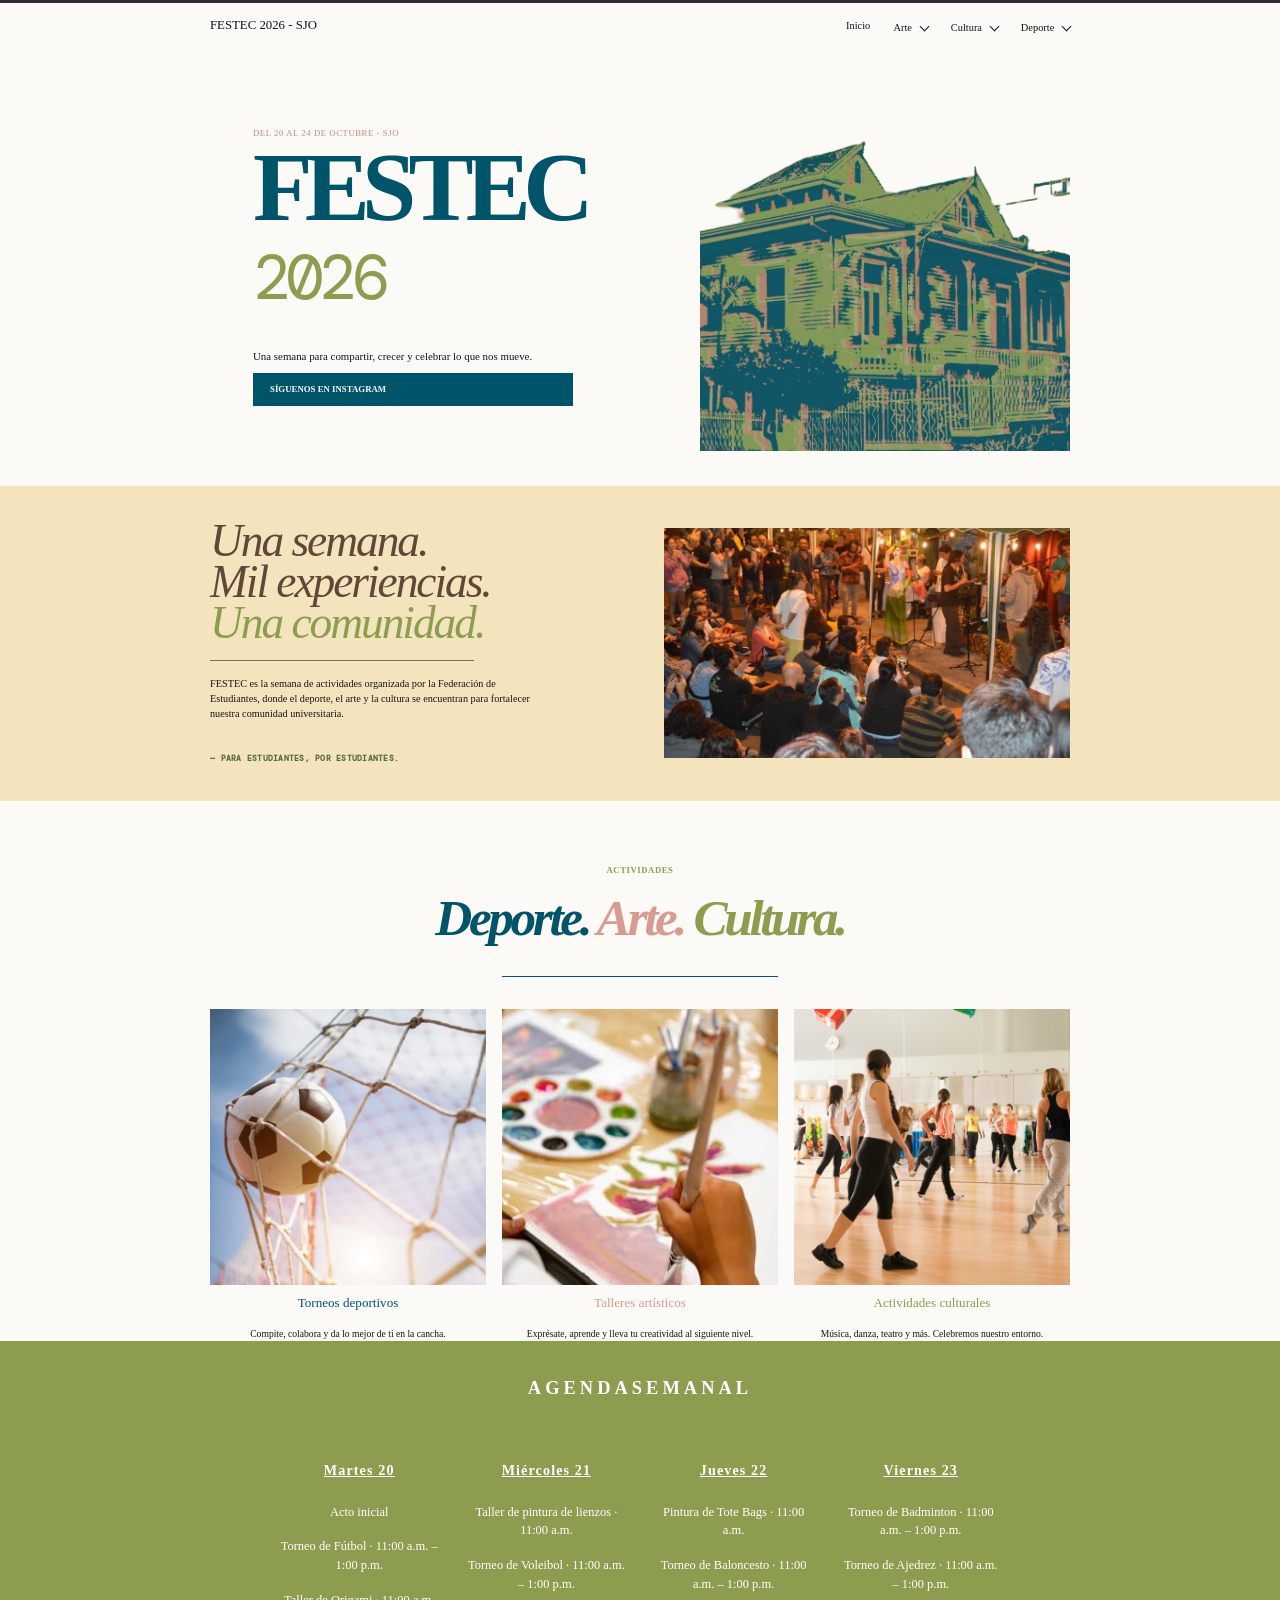
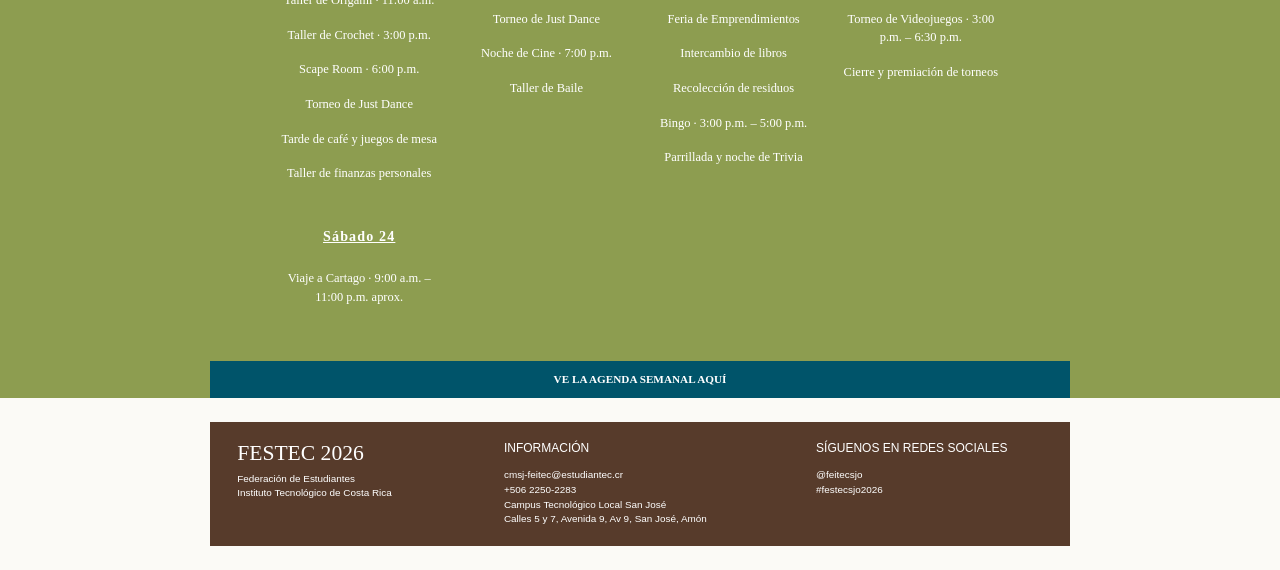
==== commit 6f4e53f9: "Actualizar horarios de torneos y bingo" ====
--- a/index.html
+++ b/index.html
@@ -26,7 +26,7 @@
     <div class="wrap header-inner">
     <a class="logo" href="#inicio" aria-label="FESTEC 2026, inicio">FESTEC 2026 - SJO</a>
     <button class="menu" aria-expanded="false" aria-controls="nav"><i></i><i></i><i></i><em>Menú</em></button>
-    <nav id="nav" aria-label="Navegación principal"><a href="#inicio">Inicio</a><div class="nav-drop"><button aria-expanded="false">Arte <span>⌄</span></button><div class="drop-menu"><a href="actividad.html?id=origami">Taller de Origami</a><a href="actividad.html?id=baile">Taller de baile</a><a href="actividad.html?id=cine">Noche de cine</a><a href="actividad.html?id=crochet">Taller de Crochet</a><a href="actividad.html?id=pintura">Taller de pintura de lienzos</a></div></div><div class="nav-drop"><button aria-expanded="false">Cultura <span>⌄</span></button><div class="drop-menu"><a href="actividad.html?id=cafe-juegos">Tarde de café y juegos</a><a href="actividad.html?id=baile-teatro">Grupo de baile y teatro</a><a href="actividad.html?id=bingo">Bingo</a><a href="actividad.html?id=parrillada">Parrillada y Trivia</a><a href="actividad.html?id=feria">Feria de Emprendimientos</a><a href="actividad.html?id=scape-room">Scape Room</a><a href="actividad.html?id=cartago">Viaje a Cartago</a></div></div><div class="nav-drop"><button aria-expanded="false">Deporte <span>⌄</span></button><div class="drop-menu"><a href="actividad.html?id=badminton">Badminton</a><a href="actividad.html?id=esports">E-Sports</a><a href="actividad.html?id=futbol">Fútbol</a><a href="actividad.html?id=ajedrez">Ajedrez</a><a href="actividad.html?id=voleibol">Voleibol</a><a href="actividad.html?id=basketball">Basketball</a></div></div></nav>
+    <nav id="nav" aria-label="Navegación principal"><a href="#inicio">Inicio</a><div class="nav-drop"><button aria-expanded="false">Arte <span>⌄</span></button><div class="drop-menu"><a href="actividad.html?id=origami">Taller de Origami</a><a href="actividad.html?id=baile">Taller de baile</a><a href="actividad.html?id=cine">Noche de cine</a><a href="actividad.html?id=crochet">Taller de Crochet</a><a href="actividad.html?id=pintura">Taller de pintura de lienzos</a></div></div><div class="nav-drop"><button aria-expanded="false">Cultura <span>⌄</span></button><div class="drop-menu"><a href="actividad.html?id=cafe-juegos">Tarde de café y juegos</a><a href="actividad.html?id=baile-teatro">Grupo de baile y teatro</a><a href="actividad.html?id=bingo">Bingo</a><a href="actividad.html?id=parrillada">Parrillada y Trivia</a><a href="actividad.html?id=feria">Feria de Emprendimientos</a><a href="actividad.html?id=scape-room">Scape Room</a><a href="actividad.html?id=cartago">Viaje a Cartago</a></div></div><div class="nav-drop"><button aria-expanded="false">Deporte <span>⌄</span></button><div class="drop-menu"><a href="actividad.html?id=badminton">Badminton</a><a href="actividad.html?id=esports">Torneo de Videojuegos</a><a href="actividad.html?id=futbol">Fútbol</a><a href="actividad.html?id=ajedrez">Ajedrez</a><a href="actividad.html?id=voleibol">Voleibol</a><a href="actividad.html?id=basketball">Basketball</a></div></div></nav>
     </div>
   </header>
   <main id="contenido">
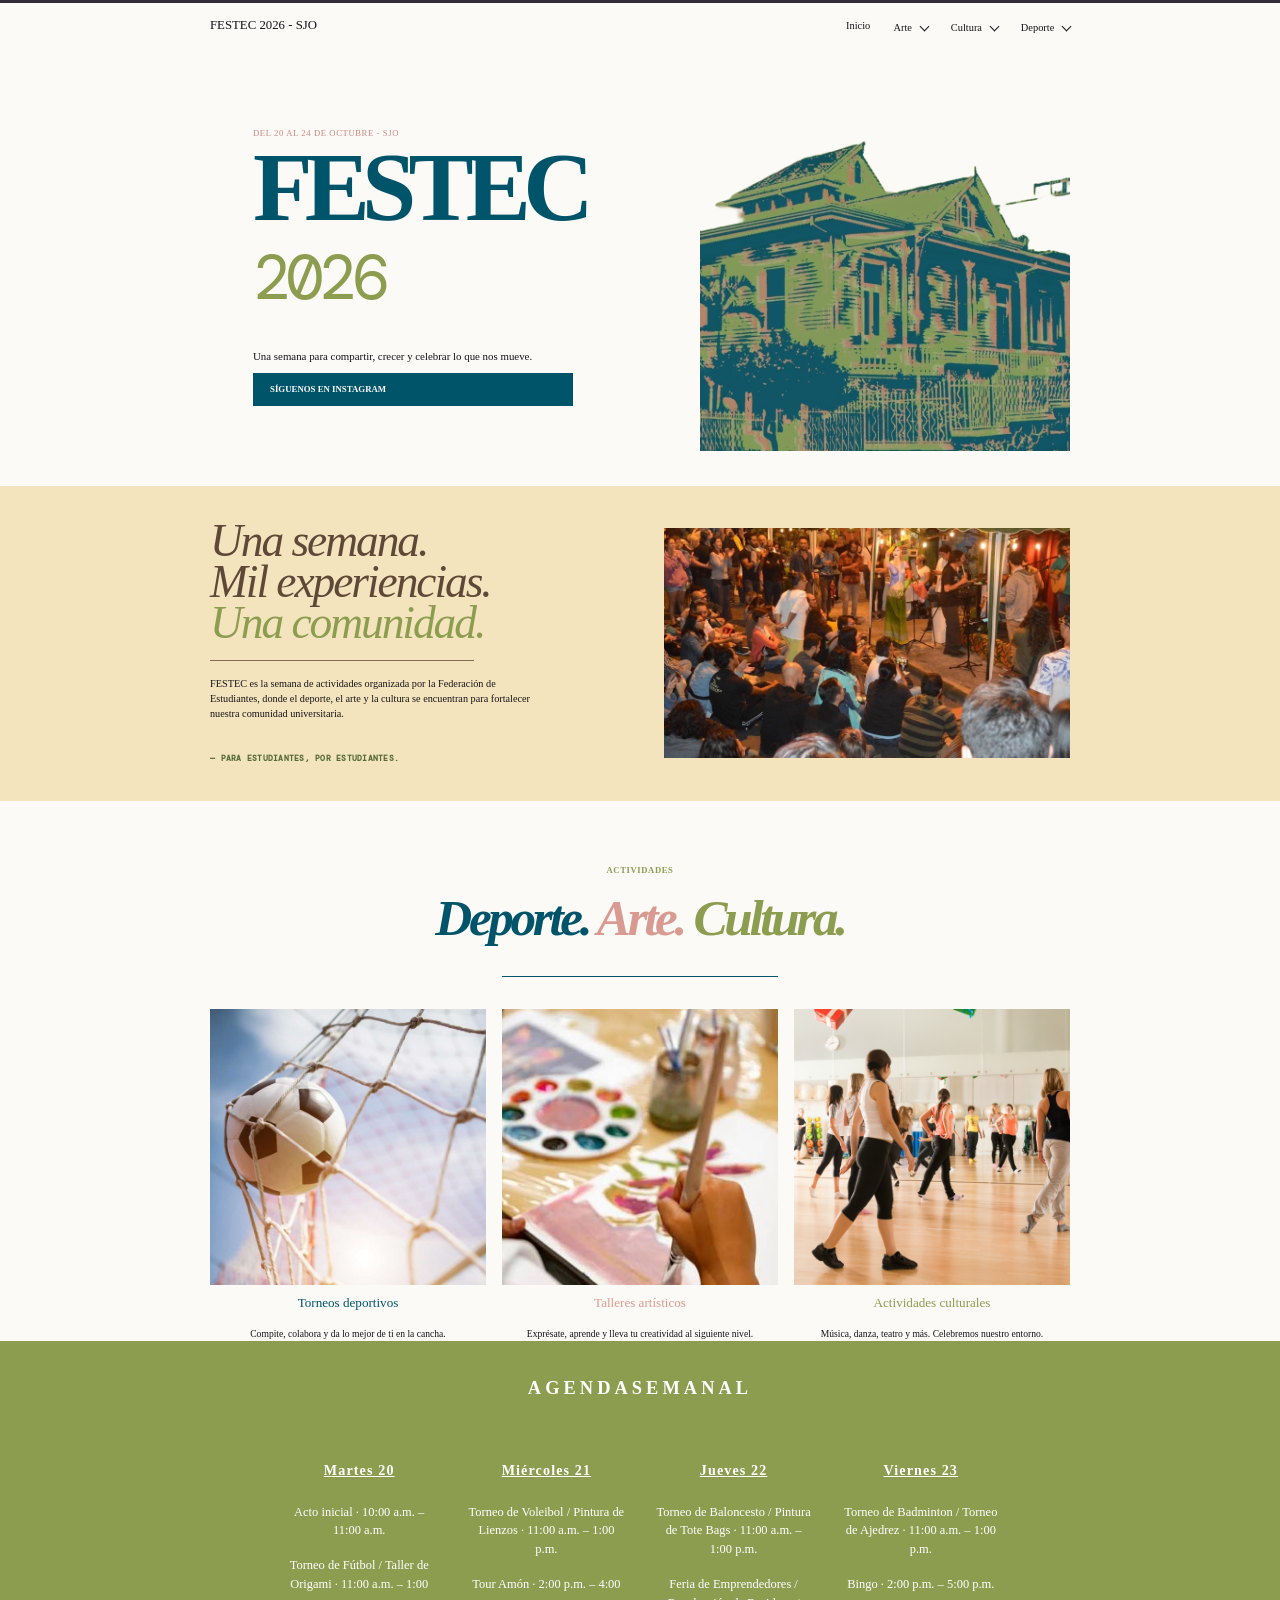
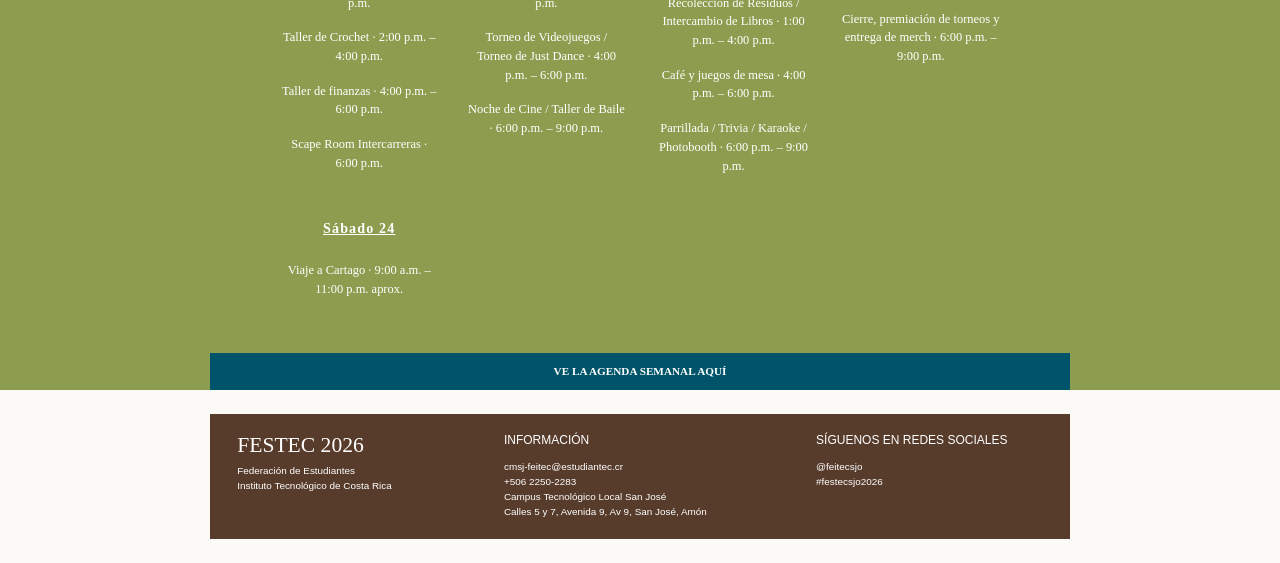
==== commit 7ce63702: "Actualizar horario y actividades de FESTEC" ====
--- a/index.html
+++ b/index.html
@@ -35,9 +35,9 @@
     </section>
     <section class="intro section"><div class="wrap intro-grid"><div><h2>Una semana.<br>Mil experiencias.<br><strong>Una comunidad.</strong></h2><span class="rule"></span><p>FESTEC es la semana de actividades organizada por la Federación de Estudiantes, donde el deporte, el arte y la cultura se encuentran para fortalecer nuestra comunidad universitaria.</p><p class="byline">— PARA ESTUDIANTES, POR ESTUDIANTES.</p></div><img src="assets/images/sport.jpg" alt="Comunidad reunida durante una actividad cultural"></div></section>
     <section class="tracks section"><div class="wrap"><p class="kicker">ACTIVIDADES</p><h2><span>Deporte.</span> <em>Arte.</em> <strong>Cultura.</strong></h2><span class="activity-rule"></span><div class="track-grid"><a href="actividad.html?id=futbol" class="track sport"><img src="assets/images/culture.png" alt="Balón en una red"><h3>Torneos deportivos</h3><p>Compite, colabora y da lo mejor de ti en la cancha.</p></a><a href="actividad.html?id=origami" class="track art"><img src="assets/images/art.png" alt="Materiales de pintura"><h3>Talleres artísticos</h3><p>Exprésate, aprende y lleva tu creatividad al siguiente nivel.</p></a><a href="actividad.html?id=baile-teatro" class="track culture"><img src="assets/images/community.png" alt="Grupo de baile"><h3>Actividades culturales</h3><p>Música, danza, teatro y más. Celebremos nuestro entorno.</p></a></div></div></section>
-    <section class="agenda section" id="agenda"><div class="wrap"><div class="agenda-title"><div><p class="kicker">20 — 24 OCT · SJO</p><h2>AGENDA<br>SEMANAL</h2></div></div><div id="agenda-list"></div><a class="btn agenda-link" href="https://sites.google.com/view/festec-sjo2026-agenda-semanal/agenda-semanal-festec" target="_blank" rel="noopener">VE LA AGENDA SEMANAL AQUÍ</a></div></section>
+    <section class="agenda section" id="agenda"><div class="wrap"><div class="agenda-title"><div><p class="kicker">20 — 24 OCT · SJO</p><h2>AGENDA<br>SEMANAL</h2></div></div><div id="agenda-list"></div><a class="btn agenda-link" href="agenda.html">VE LA AGENDA SEMANAL AQUÍ</a></div></section>
   </main>
   <footer class="site-footer"><div class="wrap footer-original"><section><h2>FESTEC 2026</h2><p>Federación de Estudiantes<br>Instituto Tecnológico de Costa Rica</p></section><section><h3>INFORMACIÓN</h3><p>cmsj-feitec@estudiantec.cr<br>+506 2250-2283<br>Campus Tecnológico Local San José<br>Calles 5 y 7, Avenida 9, Av 9, San José, Amón</p></section><section><h3>SÍGUENOS EN REDES SOCIALES</h3><p><a href="https://www.instagram.com/feitecsjo" target="_blank" rel="noopener">@feitecsjo</a><br>#festecsjo2026</p></section></div></footer>
-  <script src="assets/js/data.js?v=20261009-2"></script><script src="assets/js/main.js?v=20261009-2"></script><script src="assets/js/reference-scroll.js?v=20261009-2"></script><script src="assets/js/navigation-dropdowns.js?v=20261009-8"></script><script src="assets/js/agenda-local.js?v=20261009-12"></script>
+  <script src="assets/js/data.js?v=20261009-2"></script><script src="assets/js/main.js?v=20261009-2"></script><script src="assets/js/reference-scroll.js?v=20261009-2"></script><script src="assets/js/navigation-dropdowns.js?v=20261009-8"></script><script src="assets/js/agenda-local.js?v=20261009-12"></script><script src="assets/js/index-nav-updates.js?v=20261014-1"></script>
 </body>
 </html>
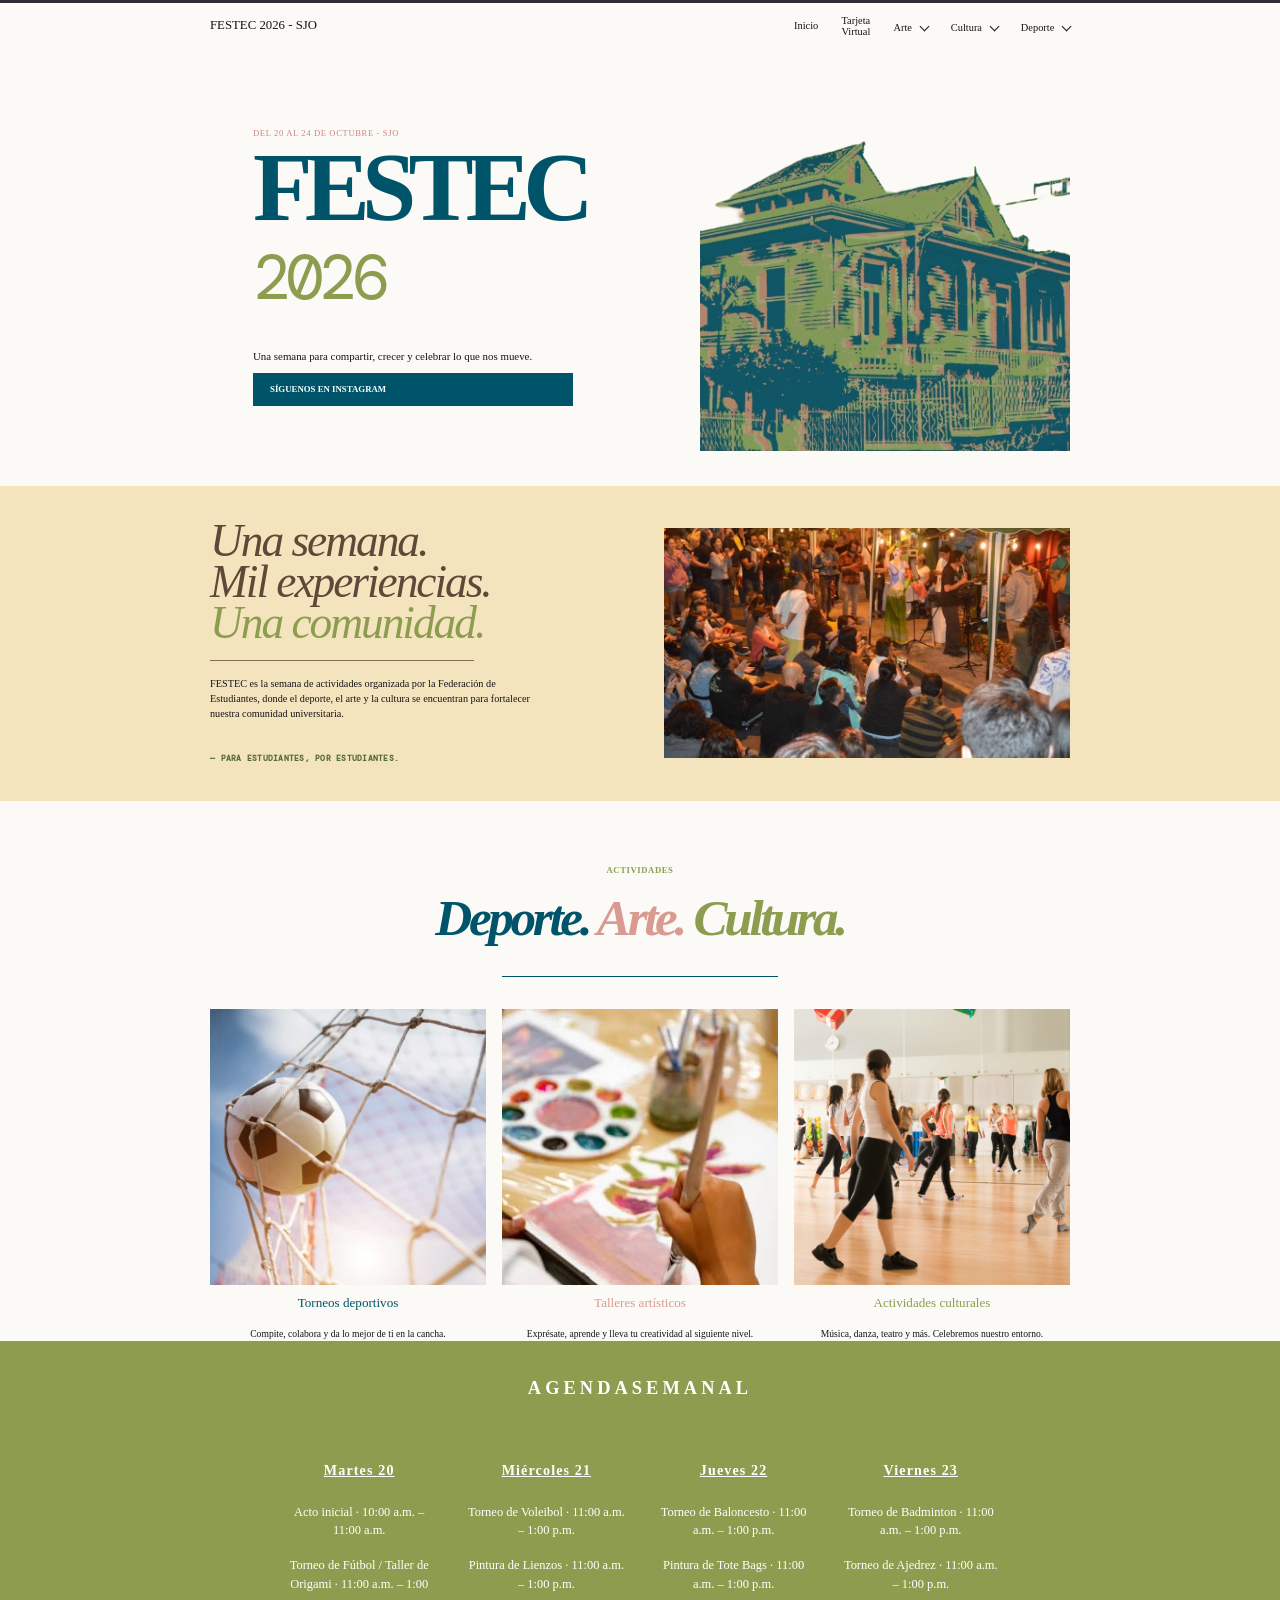
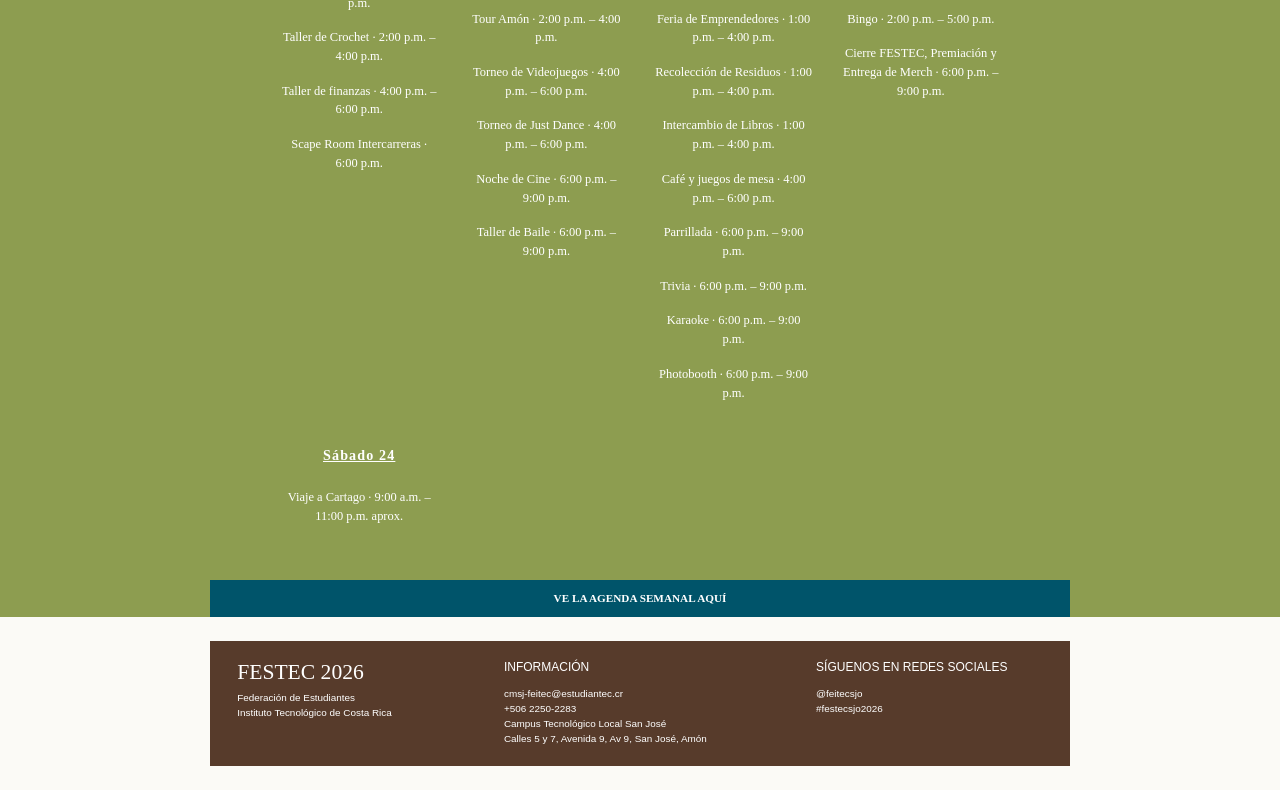
==== commit 83f5fc63: "Agrega Tarjeta Virtual al menú principal" ====
--- a/index.html
+++ b/index.html
@@ -16,7 +16,7 @@
   <link rel="stylesheet" href="assets/css/mobile-tracks.css?v=20261009-5">
   <link rel="stylesheet" href="assets/css/agenda-layout.css?v=20261009-6">
   <link rel="stylesheet" href="assets/css/footer-original.css?v=20261009-7">
-  <link rel="stylesheet" href="assets/css/navigation-dropdowns.css?v=20261009-8">
+  <link rel="stylesheet" href="assets/css/navigation-dropdowns.css?v=20261015-1">
   <link rel="stylesheet" href="assets/css/chevrons.css?v=20261009-9">
   <link rel="stylesheet" href="assets/css/hero-align.css?v=20261009-13">
 </head>
@@ -26,7 +26,7 @@
     <div class="wrap header-inner">
     <a class="logo" href="#inicio" aria-label="FESTEC 2026, inicio">FESTEC 2026 - SJO</a>
     <button class="menu" aria-expanded="false" aria-controls="nav"><i></i><i></i><i></i><em>Menú</em></button>
-    <nav id="nav" aria-label="Navegación principal"><a href="#inicio">Inicio</a><div class="nav-drop"><button aria-expanded="false">Arte <span>⌄</span></button><div class="drop-menu"><a href="actividad.html?id=origami">Taller de Origami</a><a href="actividad.html?id=baile">Taller de baile</a><a href="actividad.html?id=cine">Noche de cine</a><a href="actividad.html?id=crochet">Taller de Crochet</a><a href="actividad.html?id=pintura">Taller de pintura de lienzos</a></div></div><div class="nav-drop"><button aria-expanded="false">Cultura <span>⌄</span></button><div class="drop-menu"><a href="actividad.html?id=cafe-juegos">Tarde de café y juegos</a><a href="actividad.html?id=baile-teatro">Grupo de baile y teatro</a><a href="actividad.html?id=bingo">Bingo</a><a href="actividad.html?id=parrillada">Parrillada y Trivia</a><a href="actividad.html?id=feria">Feria de Emprendimientos</a><a href="actividad.html?id=scape-room">Scape Room</a><a href="actividad.html?id=cartago">Viaje a Cartago</a></div></div><div class="nav-drop"><button aria-expanded="false">Deporte <span>⌄</span></button><div class="drop-menu"><a href="actividad.html?id=badminton">Badminton</a><a href="actividad.html?id=esports">Torneo de Videojuegos</a><a href="actividad.html?id=futbol">Fútbol</a><a href="actividad.html?id=ajedrez">Ajedrez</a><a href="actividad.html?id=voleibol">Voleibol</a><a href="actividad.html?id=basketball">Basketball</a></div></div></nav>
+    <nav id="nav" aria-label="Navegación principal"><a href="#inicio">Inicio</a><a class="virtual-card-link" href="https://siul3008.github.io/tarjeta-FeitecSJ/">Tarjeta<br>Virtual</a><div class="nav-drop"><button aria-expanded="false">Arte <span>⌄</span></button><div class="drop-menu"><a href="actividad.html?id=origami">Taller de Origami</a><a href="actividad.html?id=baile">Taller de baile</a><a href="actividad.html?id=cine">Noche de cine</a><a href="actividad.html?id=crochet">Taller de Crochet</a><a href="actividad.html?id=pintura">Taller de pintura de lienzos</a></div></div><div class="nav-drop"><button aria-expanded="false">Cultura <span>⌄</span></button><div class="drop-menu"><a href="actividad.html?id=cafe-juegos">Tarde de café y juegos</a><a href="actividad.html?id=baile-teatro">Grupo de baile y teatro</a><a href="actividad.html?id=bingo">Bingo</a><a href="actividad.html?id=parrillada">Parrillada y Trivia</a><a href="actividad.html?id=feria">Feria de Emprendimientos</a><a href="actividad.html?id=scape-room">Scape Room</a><a href="actividad.html?id=cartago">Viaje a Cartago</a></div></div><div class="nav-drop"><button aria-expanded="false">Deporte <span>⌄</span></button><div class="drop-menu"><a href="actividad.html?id=badminton">Badminton</a><a href="actividad.html?id=esports">Torneo de Videojuegos</a><a href="actividad.html?id=futbol">Fútbol</a><a href="actividad.html?id=ajedrez">Ajedrez</a><a href="actividad.html?id=voleibol">Voleibol</a><a href="actividad.html?id=basketball">Basketball</a></div></div></nav>
     </div>
   </header>
   <main id="contenido">
@@ -34,7 +34,7 @@
       <div class="wrap hero-inner"><div class="hero-copy"><p class="kicker">DEL 20 AL 24 DE OCTUBRE - SJO</p><h1>FESTEC <i>2026</i></h1><p>Una semana para compartir, crecer y celebrar lo que nos mueve.</p><a class="btn instagram" href="https://www.instagram.com/feitecsjo" target="_blank" rel="noopener">SÍGUENOS EN INSTAGRAM</a></div><img class="hero-building" src="assets/images/festec-mark.png" alt="Edificio histórico del campus TEC San José"></div>
     </section>
     <section class="intro section"><div class="wrap intro-grid"><div><h2>Una semana.<br>Mil experiencias.<br><strong>Una comunidad.</strong></h2><span class="rule"></span><p>FESTEC es la semana de actividades organizada por la Federación de Estudiantes, donde el deporte, el arte y la cultura se encuentran para fortalecer nuestra comunidad universitaria.</p><p class="byline">— PARA ESTUDIANTES, POR ESTUDIANTES.</p></div><img src="assets/images/sport.jpg" alt="Comunidad reunida durante una actividad cultural"></div></section>
-    <section class="tracks section"><div class="wrap"><p class="kicker">ACTIVIDADES</p><h2><span>Deporte.</span> <em>Arte.</em> <strong>Cultura.</strong></h2><span class="activity-rule"></span><div class="track-grid"><a href="actividad.html?id=futbol" class="track sport"><img src="assets/images/culture.png" alt="Balón en una red"><h3>Torneos deportivos</h3><p>Compite, colabora y da lo mejor de ti en la cancha.</p></a><a href="actividad.html?id=origami" class="track art"><img src="assets/images/art.png" alt="Materiales de pintura"><h3>Talleres artísticos</h3><p>Exprésate, aprende y lleva tu creatividad al siguiente nivel.</p></a><a href="actividad.html?id=baile-teatro" class="track culture"><img src="assets/images/community.png" alt="Grupo de baile"><h3>Actividades culturales</h3><p>Música, danza, teatro y más. Celebremos nuestro entorno.</p></a></div></div></section>
+    <section class="tracks section" id="actividades"><div class="wrap"><p class="kicker">ACTIVIDADES</p><h2><span>Deporte.</span> <em>Arte.</em> <strong>Cultura.</strong></h2><span class="activity-rule"></span><div class="track-grid"><a href="categoria.html?tipo=deporte" class="track sport"><img src="assets/images/culture.png" alt="Balón en una red"><h3>Torneos deportivos</h3><p>Compite, colabora y da lo mejor de ti en la cancha.</p></a><a href="categoria.html?tipo=arte" class="track art"><img src="assets/images/art.png" alt="Materiales de pintura"><h3>Talleres artísticos</h3><p>Exprésate, aprende y lleva tu creatividad al siguiente nivel.</p></a><a href="categoria.html?tipo=cultura" class="track culture"><img src="assets/images/community.png" alt="Grupo de baile"><h3>Actividades culturales</h3><p>Música, danza, teatro y más. Celebremos nuestro entorno.</p></a></div></div></section>
     <section class="agenda section" id="agenda"><div class="wrap"><div class="agenda-title"><div><p class="kicker">20 — 24 OCT · SJO</p><h2>AGENDA<br>SEMANAL</h2></div></div><div id="agenda-list"></div><a class="btn agenda-link" href="agenda.html">VE LA AGENDA SEMANAL AQUÍ</a></div></section>
   </main>
   <footer class="site-footer"><div class="wrap footer-original"><section><h2>FESTEC 2026</h2><p>Federación de Estudiantes<br>Instituto Tecnológico de Costa Rica</p></section><section><h3>INFORMACIÓN</h3><p>cmsj-feitec@estudiantec.cr<br>+506 2250-2283<br>Campus Tecnológico Local San José<br>Calles 5 y 7, Avenida 9, Av 9, San José, Amón</p></section><section><h3>SÍGUENOS EN REDES SOCIALES</h3><p><a href="https://www.instagram.com/feitecsjo" target="_blank" rel="noopener">@feitecsjo</a><br>#festecsjo2026</p></section></div></footer>
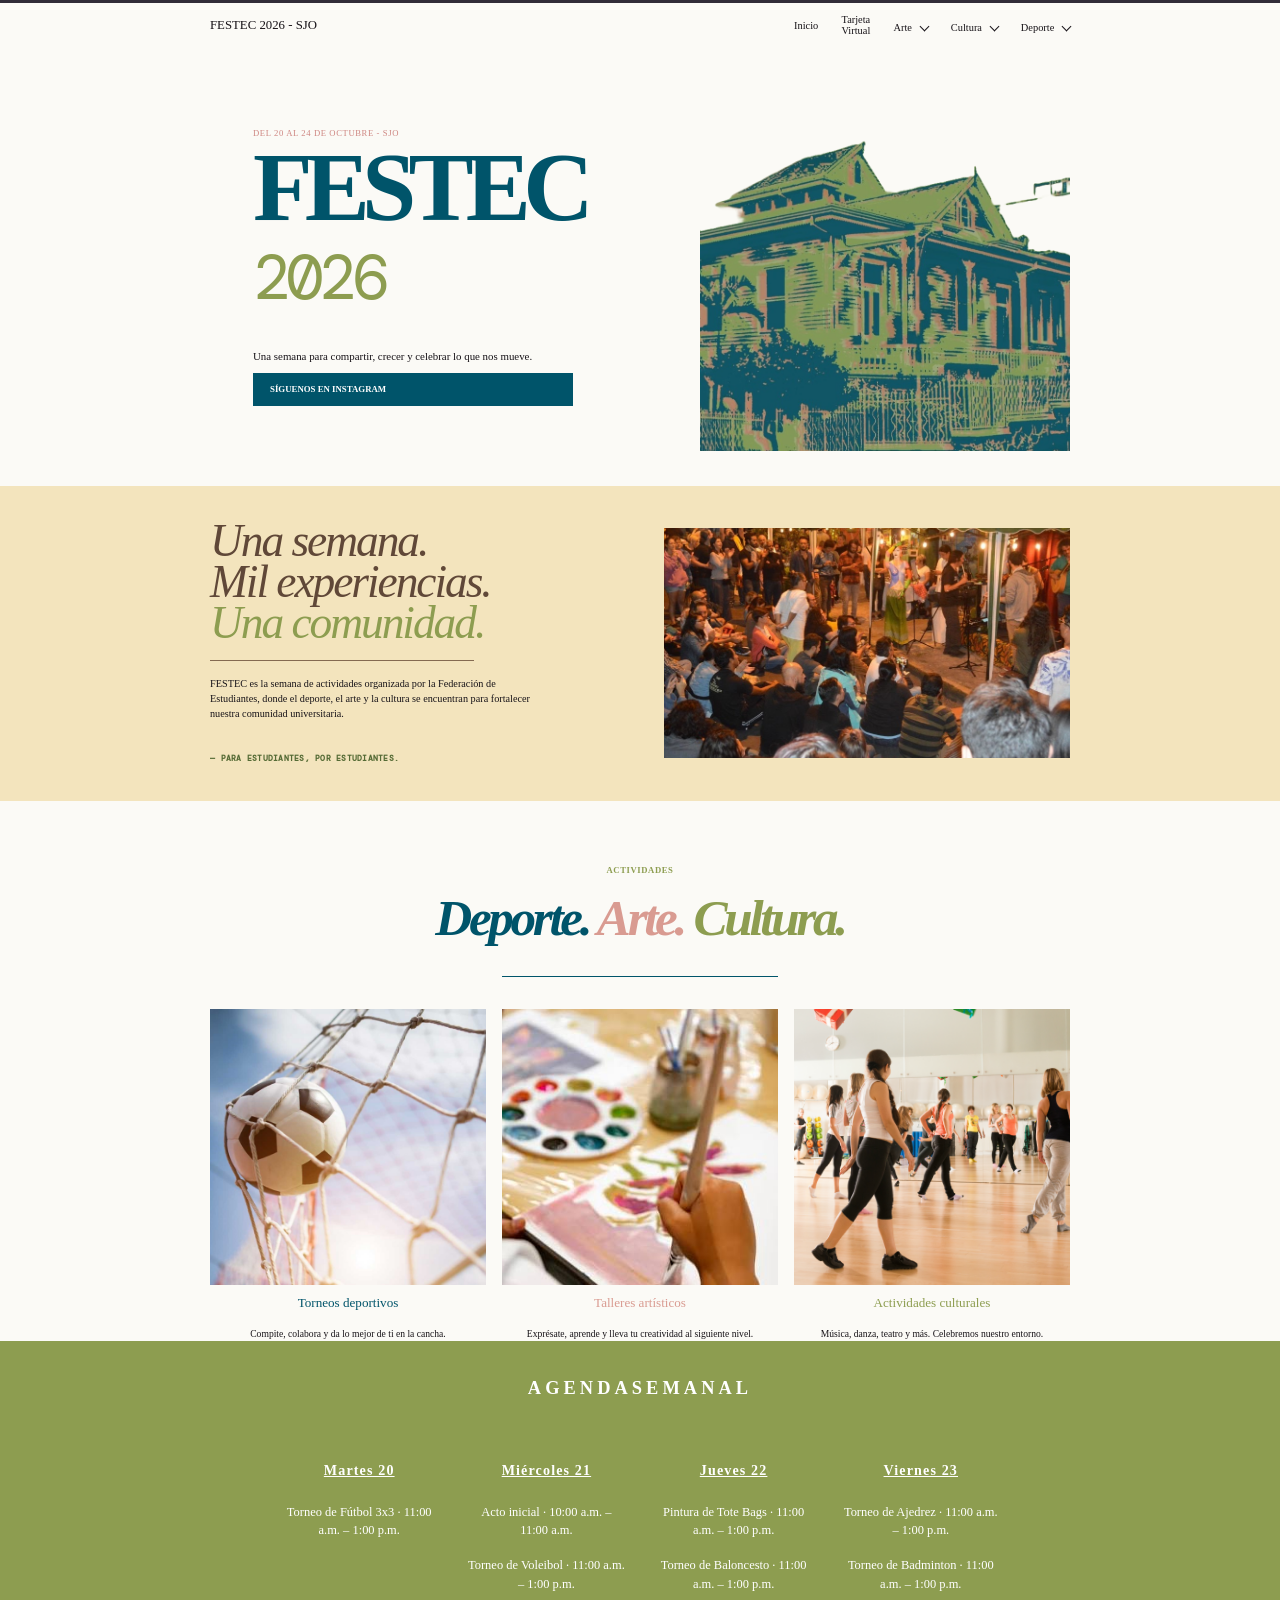
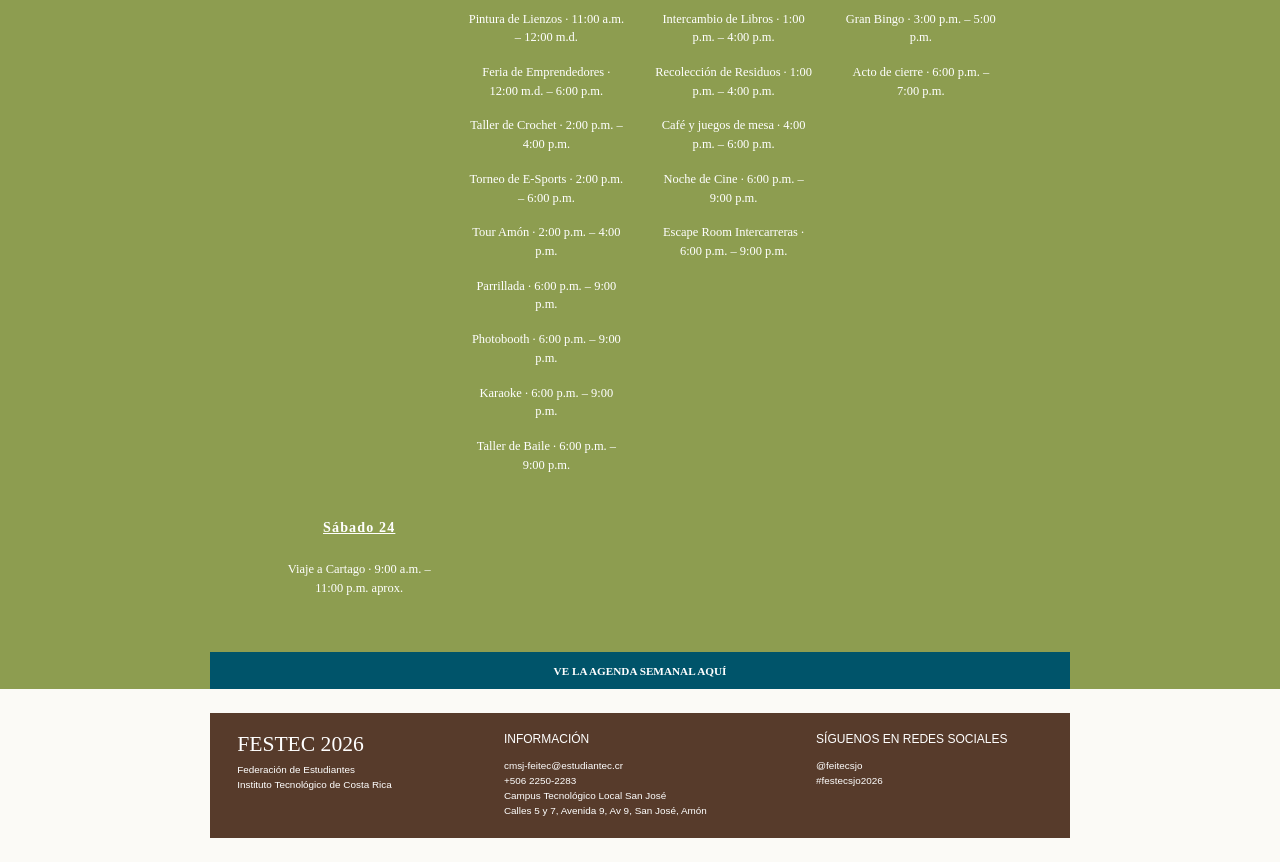
==== commit 357600b8: "Actualizar navegación y caché de agenda" ====
--- a/index.html
+++ b/index.html
@@ -26,7 +26,7 @@
     <div class="wrap header-inner">
     <a class="logo" href="#inicio" aria-label="FESTEC 2026, inicio">FESTEC 2026 - SJO</a>
     <button class="menu" aria-expanded="false" aria-controls="nav"><i></i><i></i><i></i><em>Menú</em></button>
-    <nav id="nav" aria-label="Navegación principal"><a href="#inicio">Inicio</a><a class="virtual-card-link" href="https://siul3008.github.io/tarjeta-FeitecSJ/">Tarjeta<br>Virtual</a><div class="nav-drop"><button aria-expanded="false">Arte <span>⌄</span></button><div class="drop-menu"><a href="actividad.html?id=origami">Taller de Origami</a><a href="actividad.html?id=baile">Taller de baile</a><a href="actividad.html?id=cine">Noche de cine</a><a href="actividad.html?id=crochet">Taller de Crochet</a><a href="actividad.html?id=pintura">Taller de pintura de lienzos</a></div></div><div class="nav-drop"><button aria-expanded="false">Cultura <span>⌄</span></button><div class="drop-menu"><a href="actividad.html?id=cafe-juegos">Tarde de café y juegos</a><a href="actividad.html?id=baile-teatro">Grupo de baile y teatro</a><a href="actividad.html?id=bingo">Bingo</a><a href="actividad.html?id=parrillada">Parrillada y Trivia</a><a href="actividad.html?id=feria">Feria de Emprendimientos</a><a href="actividad.html?id=scape-room">Scape Room</a><a href="actividad.html?id=cartago">Viaje a Cartago</a></div></div><div class="nav-drop"><button aria-expanded="false">Deporte <span>⌄</span></button><div class="drop-menu"><a href="actividad.html?id=badminton">Badminton</a><a href="actividad.html?id=esports">Torneo de Videojuegos</a><a href="actividad.html?id=futbol">Fútbol</a><a href="actividad.html?id=ajedrez">Ajedrez</a><a href="actividad.html?id=voleibol">Voleibol</a><a href="actividad.html?id=basketball">Basketball</a></div></div></nav>
+    <nav id="nav" aria-label="Navegación principal"><a href="#inicio">Inicio</a><a class="virtual-card-link" href="https://siul3008.github.io/tarjeta-FeitecSJ/">Tarjeta<br>Virtual</a><div class="nav-drop"><button aria-expanded="false">Arte <span>⌄</span></button><div class="drop-menu"><a href="actividad.html?id=baile">Taller de baile</a><a href="actividad.html?id=cine">Noche de cine</a><a href="actividad.html?id=crochet">Taller de Crochet</a><a href="actividad.html?id=pintura">Taller de pintura de lienzos</a></div></div><div class="nav-drop"><button aria-expanded="false">Cultura <span>⌄</span></button><div class="drop-menu"><a href="actividad.html?id=cafe-juegos">Tarde de café y juegos</a><a href="actividad.html?id=bingo">Bingo</a><a href="actividad.html?id=parrillada">Parrillada</a><a href="actividad.html?id=feria">Feria de Emprendimientos</a><a href="actividad.html?id=scape-room">Scape Room</a><a href="actividad.html?id=cartago">Viaje a Cartago</a></div></div><div class="nav-drop"><button aria-expanded="false">Deporte <span>⌄</span></button><div class="drop-menu"><a href="actividad.html?id=badminton">Badminton</a><a href="actividad.html?id=esports">Torneo de Videojuegos</a><a href="actividad.html?id=futbol">Fútbol</a><a href="actividad.html?id=ajedrez">Ajedrez</a><a href="actividad.html?id=voleibol">Voleibol</a><a href="actividad.html?id=basketball">Basketball</a></div></div></nav>
     </div>
   </header>
   <main id="contenido">
@@ -38,6 +38,6 @@
     <section class="agenda section" id="agenda"><div class="wrap"><div class="agenda-title"><div><p class="kicker">20 — 24 OCT · SJO</p><h2>AGENDA<br>SEMANAL</h2></div></div><div id="agenda-list"></div><a class="btn agenda-link" href="agenda.html">VE LA AGENDA SEMANAL AQUÍ</a></div></section>
   </main>
   <footer class="site-footer"><div class="wrap footer-original"><section><h2>FESTEC 2026</h2><p>Federación de Estudiantes<br>Instituto Tecnológico de Costa Rica</p></section><section><h3>INFORMACIÓN</h3><p>cmsj-feitec@estudiantec.cr<br>+506 2250-2283<br>Campus Tecnológico Local San José<br>Calles 5 y 7, Avenida 9, Av 9, San José, Amón</p></section><section><h3>SÍGUENOS EN REDES SOCIALES</h3><p><a href="https://www.instagram.com/feitecsjo" target="_blank" rel="noopener">@feitecsjo</a><br>#festecsjo2026</p></section></div></footer>
-  <script src="assets/js/data.js?v=20261009-2"></script><script src="assets/js/main.js?v=20261009-2"></script><script src="assets/js/reference-scroll.js?v=20261009-2"></script><script src="assets/js/navigation-dropdowns.js?v=20261009-8"></script><script src="assets/js/agenda-local.js?v=20261009-12"></script><script src="assets/js/index-nav-updates.js?v=20261014-1"></script>
+  <script src="assets/js/data.js?v=20261022-1"></script><script src="assets/js/main.js?v=20261009-2"></script><script src="assets/js/reference-scroll.js?v=20261009-2"></script><script src="assets/js/navigation-dropdowns.js?v=20261009-8"></script><script src="assets/js/agenda-local.js?v=20261009-12"></script><script src="assets/js/index-nav-updates.js?v=20261014-1"></script>
 </body>
 </html>
--- a/assets/css/navigation-dropdowns.css
+++ b/assets/css/navigation-dropdowns.css
@@ -1,2 +1,2 @@
-.header nav{align-items:center}.nav-drop{position:relative}.nav-drop button{border:0;background:transparent;color:inherit;font:inherit;font-size:.65rem;padding:0;cursor:pointer}.nav-drop button span{font-family:Arial,sans-serif;font-size:1rem;line-height:0;margin-left:.15rem}.drop-menu{display:none;position:absolute;top:calc(100% + 13px);left:-1.35rem;min-width:235px;padding:.6rem 0;background:var(--pink);box-shadow:0 3px 8px #0003}.nav-drop.open .drop-menu{display:block}.drop-menu a{display:block;padding:.55rem 1.35rem;color:#1f1717;text-decoration:none;font-size:.78rem;white-space:nowrap}.drop-menu a:hover,.drop-menu a:focus{background:#ffffff44;outline:0}
-@media(max-width:760px){.header nav{align-items:stretch}.nav-drop button{font-size:.95rem;width:100%;text-align:left}.drop-menu{position:static;box-shadow:none;width:100%;margin-top:.35rem}.drop-menu a{font-size:.85rem;padding:.6rem 1rem}}
+.header nav{align-items:center}.virtual-card-link{text-align:center;line-height:1.05}.nav-drop{position:relative}.nav-drop button{border:0;background:transparent;color:inherit;font:inherit;font-size:.65rem;padding:0;cursor:pointer}.nav-drop button span{font-family:Arial,sans-serif;font-size:1rem;line-height:0;margin-left:.15rem}.drop-menu{display:none;position:absolute;top:calc(100% + 13px);left:-1.35rem;min-width:235px;padding:.6rem 0;background:var(--pink);box-shadow:0 3px 8px #0003}.nav-drop.open .drop-menu{display:block}.drop-menu a{display:block;padding:.55rem 1.35rem;color:#1f1717;text-decoration:none;font-size:.78rem;white-space:nowrap}.drop-menu a:hover,.drop-menu a:focus{background:#ffffff44;outline:0}
+@media(max-width:760px){.header nav{align-items:stretch}.virtual-card-link{text-align:left;line-height:1.15}.nav-drop button{font-size:.95rem;width:100%;text-align:left}.drop-menu{position:static;box-shadow:none;width:100%;margin-top:.35rem}.drop-menu a{font-size:.85rem;padding:.6rem 1rem}}
